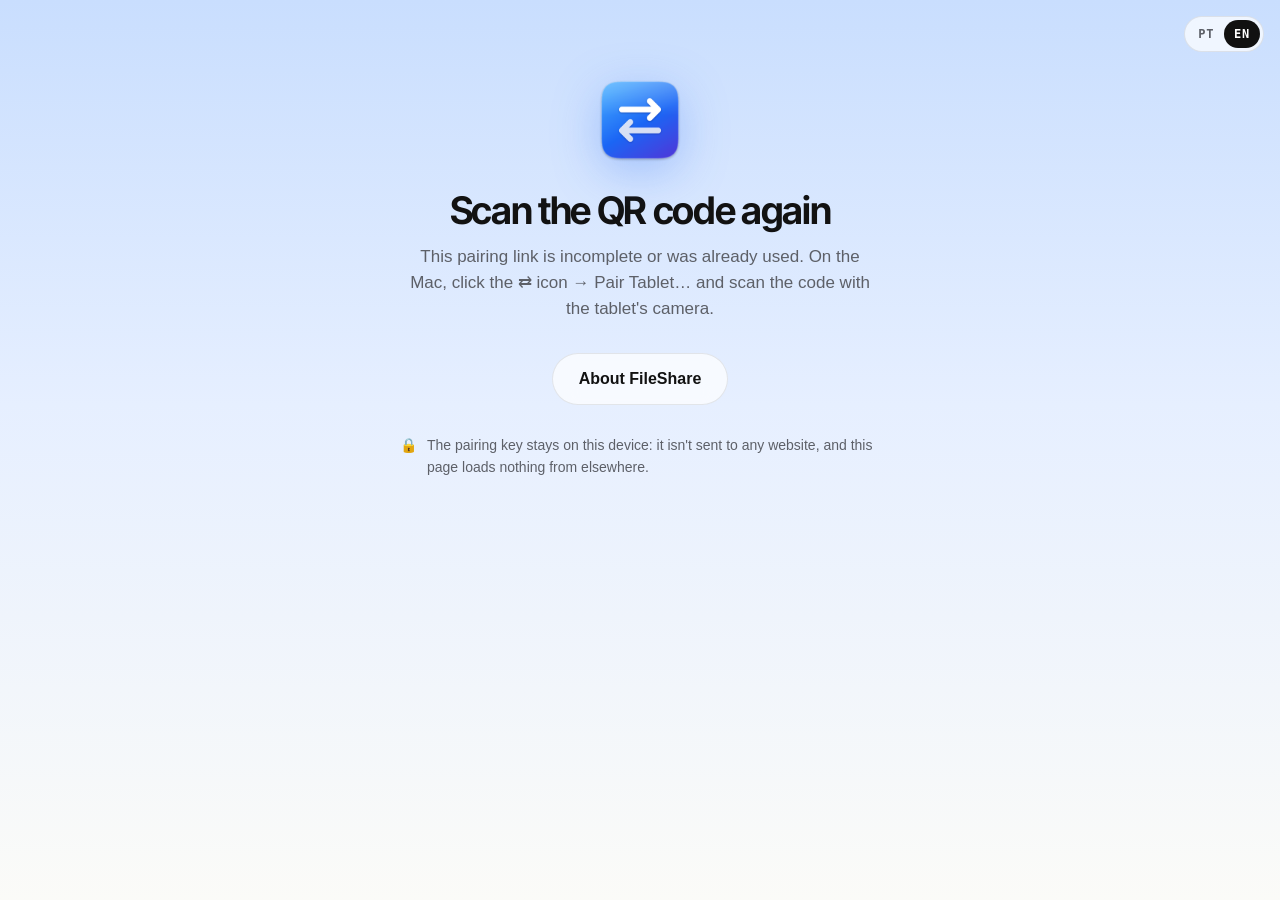
==== site/pair/index.html @ 6c7249e8 "fix(site): versão nos endereços do CSS e dos scripts O GitHub Pages deixa os arquivos em cache por 1" ====
<!doctype html>
<html lang="pt-BR">
<head>
<meta charset="utf-8">
<!-- a página já tem tema claro e escuro: o navegador não deve escurecer as cores sozinho -->
<meta name="color-scheme" content="light dark">
<meta name="viewport" content="width=device-width, initial-scale=1, viewport-fit=cover">
<!-- Esta página recebe a chave do pareamento (depois do "#", que nunca vai ao servidor).
     Nada de fora é carregado: só arquivos deste site, e nenhum envio de dados. -->
<meta http-equiv="Content-Security-Policy" content="default-src 'none'; script-src 'self'; style-src 'self'; img-src 'self'; font-src 'self'; base-uri 'none'; form-action 'none'">
<meta name="referrer" content="no-referrer">
<meta name="robots" content="noindex">
<title>Parear o tablet · FileShare</title>
<link rel="icon" href="../favicon.png">
<link rel="stylesheet" href="../style.css?v=c8e4530">
<script src="../lang.js?v=c8e4530"></script>
</head>
<body class="pair-page">
<div class="pair-lang"><div class="lang-switch" role="group" aria-label="Idioma / Language"><button type="button" data-lang="pt">PT</button><button type="button" data-lang="en">EN</button></div></div>
<main class="pair">
  <img class="icon" src="../icon.png" alt="">

  <!-- link válido -->
  <div id="ready" class="hidden">
    <h1>
      <span lang="pt">Conectar ao <span class="mac-name"></span></span>
      <span lang="en">Connect to <span class="mac-name"></span></span>
    </h1>
    <p class="lead">
      <span lang="pt">Toque em Conectar para parear este tablet com o seu Mac pelo FileShare.</span>
      <span lang="en">Tap Connect to pair this tablet with your Mac in FileShare.</span>
    </p>
    <a id="connect" class="btn btn-ink wide" href="#">
      <span lang="pt">Conectar</span><span lang="en">Connect</span>
    </a>
    <p class="gap-top">
      <a id="show-install" class="link" href="#">
        <span lang="pt">Ainda não tem o FileShare no tablet?</span>
        <span lang="en">Don't have FileShare on the tablet yet?</span>
      </a>
    </p>

    <div id="install" class="card hidden">
      <ol>
        <li>
          <span lang="pt">Baixe o FileShare para Android:</span>
          <span lang="en">Download FileShare for Android:</span>
          <div class="gap-button">
            <a class="btn btn-ghost" href="https://github.com/MarcoFilho1/fileshare/releases/latest/download/FileShare.apk">
              <span lang="pt">Baixar FileShare.apk</span><span lang="en">Download FileShare.apk</span>
            </a>
          </div>
        </li>
        <li>
          <span lang="pt">Abra o arquivo baixado. Se o Android perguntar, permita instalar apps desta fonte.</span>
          <span lang="en">Open the downloaded file. If Android asks, allow installing apps from this source.</span>
        </li>
        <li>
          <span lang="pt"><b>Volte para esta página</b> e toque em Conectar. Não precisa ler o QR de novo.</span>
          <span lang="en"><b>Come back to this page</b> and tap Connect. No need to scan the QR again.</span>
        </li>
      </ol>
    </div>

    <p id="direct" class="note hidden">
      <span lang="pt">Não abriu? <a id="direct-link" href="#">Tente o link direto</a>.</span>
      <span lang="en">Didn't open? <a id="direct-link-en" href="#">Try the direct link</a>.</span>
    </p>
  </div>

  <!-- link incompleto, ou a página foi recarregada (a chave sai do endereço assim que é lida) -->
  <div id="invalid" class="hidden">
    <h1>
      <span lang="pt">Escaneie o QR code de novo</span>
      <span lang="en">Scan the QR code again</span>
    </h1>
    <p class="lead">
      <span lang="pt">Este link de pareamento está incompleto ou já foi usado. No Mac, clique no ícone ⇄ → Parear tablet… e leia o código com a câmera do tablet.</span>
      <span lang="en">This pairing link is incomplete or was already used. On the Mac, click the ⇄ icon → Pair Tablet… and scan the code with the tablet's camera.</span>
    </p>
    <a class="btn btn-ghost" href="../">
      <span lang="pt">Conhecer o FileShare</span><span lang="en">About FileShare</span>
    </a>
  </div>

  <div class="lock">
    <span aria-hidden="true">🔒</span>
    <span>
      <span lang="pt">A chave do pareamento fica só neste aparelho: ela não é enviada a nenhum site, e esta página não carrega nada de fora.</span>
      <span lang="en">The pairing key stays on this device: it isn't sent to any website, and this page loads nothing from elsewhere.</span>
    </span>
  </div>
</main>
<script src="pair.js?v=c8e4530"></script>
</body>
</html>
---- site/style.css ----
/* FileShare: site. Inspirado em landing pages editoriais (título com serifa, muito espaço, o
   produto em destaque). Nada vem de fora: a fonte serifada é servida pelo próprio site. */

@font-face { /* Inter Tight (OFL), só caracteres latinos, pesos 500 a 700 */
  font-family: "Inter Tight";
  src: url("fonts/InterTight.woff2") format("woff2");
  font-weight: 500 700;
  font-style: normal;
  font-display: swap;
}

:root {
  color-scheme: light dark;
  --bg: #fbfbf8;
  --surface: #ffffff;
  --surface-2: #f2f2ee;
  --text: #121212;
  --muted: #5d6068;
  --line: rgba(17, 17, 17, 0.09);
  --accent: #2166f5;
  --accent-soft: rgba(33, 102, 245, 0.1);
  --ink: #111111;
  --ink-text: #ffffff;
  --sky-1: #c9defe;
  --sky-2: #e6efff;
  --sky-3: #fbf8f0;
  --shadow-lg: 0 30px 80px -20px rgba(16, 24, 48, 0.28), 0 12px 30px -12px rgba(16, 24, 48, 0.18);
  --shadow-sm: 0 1px 2px rgba(16, 24, 48, 0.05), 0 6px 20px -8px rgba(16, 24, 48, 0.12);
  --display: "Inter Tight", -apple-system, BlinkMacSystemFont, "SF Pro Display", "Segoe UI", Roboto, sans-serif;
  --sans: -apple-system, BlinkMacSystemFont, "SF Pro Text", "Segoe UI", Roboto, "Helvetica Neue", Arial, sans-serif;
  --mono: ui-monospace, "SF Mono", SFMono-Regular, Menlo, "Roboto Mono", monospace;
  --ease: cubic-bezier(0.22, 1, 0.36, 1);
}
@media (prefers-color-scheme: dark) {
  :root {
    --bg: #0b0b0c;
    --surface: #151517;
    --surface-2: #1c1c1f;
    --text: #f3f3f0;
    --muted: #9b9ea6;
    --line: rgba(255, 255, 255, 0.1);
    --accent: #5b8fff;
    --accent-soft: rgba(91, 143, 255, 0.15);
    --ink: #f3f3f0;
    --ink-text: #0b0b0c;
    --sky-1: #0f1d3a;
    --sky-2: #0d1426;
    --sky-3: #0b0b0c;
    --shadow-lg: 0 30px 80px -20px rgba(0, 0, 0, 0.7);
    --shadow-sm: none;
  }
}

* { box-sizing: border-box; }
html { -webkit-text-size-adjust: 100%; scroll-behavior: smooth; scroll-padding-top: 84px; }
body {
  margin: 0;
  background: var(--bg);
  color: var(--text);
  font: 17px/1.55 var(--sans);
  -webkit-font-smoothing: antialiased;
  overflow-x: hidden;
}
a { color: inherit; }
img { display: block; max-width: 100%; }
.wrap { max-width: 1160px; margin: 0 auto; padding: 0 24px; }
@media (max-width: 600px) { .wrap { padding: 0 16px; } }

/* idioma: o JS marca <html class="en"> fora do português */
html:not(.en) [lang="en"], html.en [lang="pt"] { display: none !important; }

/* ---------- tipografia ---------- */
.eyebrow {
  font: 500 12px/1 var(--mono);
  letter-spacing: 0.08em;
  text-transform: uppercase;
  color: var(--muted);
}
.display {
  font-family: var(--display);
  font-weight: 650;
  letter-spacing: -0.035em;
  line-height: 1.04;
}
/* destaque dos títulos: a cor do FileShare (no lugar do itálico) */
.display em, .hero h1 .sans {
  font-style: normal;
  background: linear-gradient(100deg, #2f7bf6, #4a40db);
  -webkit-background-clip: text; background-clip: text; color: transparent;
}
@media (prefers-color-scheme: dark) { .display em, .hero h1 .sans { background-image: linear-gradient(100deg, #6aa0ff, #9a8cff); } }
.dark-band .display em { background-image: linear-gradient(100deg, #6aa0ff, #9a8cff); }
.h2 { font-size: clamp(36px, 5vw, 60px); margin: 14px 0 0; }
.lede { font-size: clamp(18px, 2vw, 21px); color: var(--muted); max-width: 620px; margin: 0; }

/* ---------- botões ---------- */
.btn {
  display: inline-flex; align-items: center; justify-content: center; gap: 10px;
  height: 52px; padding: 0 26px; border-radius: 999px; border: 1px solid transparent;
  font: 600 16px/1 var(--sans); text-decoration: none; cursor: pointer; white-space: nowrap;
  transition: transform 0.25s var(--ease), background 0.2s ease, box-shadow 0.25s var(--ease), border-color 0.2s ease;
}
.btn svg { width: 18px; height: 18px; flex: none; }
.btn-ink { background: var(--ink); color: var(--ink-text); box-shadow: 0 8px 24px -10px rgba(0, 0, 0, 0.45); }
.btn-ink:hover { transform: translateY(-2px); box-shadow: 0 14px 30px -12px rgba(0, 0, 0, 0.5); }
.btn-ghost {
  background: color-mix(in srgb, var(--surface) 70%, transparent); border-color: var(--line); color: var(--text);
  backdrop-filter: blur(12px); -webkit-backdrop-filter: blur(12px);
}
.btn-ghost:hover { transform: translateY(-2px); border-color: color-mix(in srgb, var(--text) 25%, transparent); }
.btn:active { transform: translateY(0) scale(0.98); }
.btn-sm { height: 40px; padding: 0 18px; font-size: 14px; }
.btn .arrow { transition: transform 0.25s var(--ease); }
.btn:hover .arrow { transform: translateX(3px); }

/* ---------- menu ---------- */
.nav {
  position: fixed; inset: 0 0 auto; z-index: 50;
  transition: background 0.3s ease, border-color 0.3s ease;
  border-bottom: 1px solid transparent;
}
.nav.scrolled {
  background: color-mix(in srgb, var(--bg) 72%, transparent);
  backdrop-filter: saturate(180%) blur(18px); -webkit-backdrop-filter: saturate(180%) blur(18px);
  border-bottom-color: var(--line);
}
.nav-inner { height: 68px; display: flex; align-items: center; gap: 32px; }
.brand { display: flex; align-items: center; gap: 10px; font-weight: 650; font-size: 17px; text-decoration: none; letter-spacing: -0.01em; }
.brand img { width: 30px; height: 30px; }
.nav-links { display: flex; gap: 28px; margin: 0 auto; }
.nav-links a { font-size: 14px; color: var(--muted); text-decoration: none; transition: color 0.2s ease; }
.nav-links a:hover { color: var(--text); }
@media (max-width: 820px) { .nav-links { display: none; } .nav-inner { justify-content: space-between; } }

/* ---------- topo ---------- */
.hero {
  position: relative;
  padding: 148px 0 0;
  background: linear-gradient(180deg, var(--sky-1) 0%, var(--sky-2) 38%, var(--sky-3) 72%, var(--bg) 100%);
  text-align: center;
  overflow: hidden;
}
.hero::before { /* brilho suave atrás do título */
  content: ""; position: absolute; left: 50%; top: -220px; width: 900px; height: 600px; transform: translateX(-50%);
  background: radial-gradient(closest-side, rgba(255, 255, 255, 0.75), transparent);
  pointer-events: none;
}
@media (prefers-color-scheme: dark) { .hero::before { background: radial-gradient(closest-side, rgba(91, 143, 255, 0.18), transparent); } }
.hero h1 { font-size: clamp(46px, 7.6vw, 100px); margin: 22px auto 0; max-width: 1000px; position: relative; }
.hero h1 { letter-spacing: -0.04em; }
.hero .lede { margin: 26px auto 0; position: relative; }
.hero-actions { display: flex; gap: 12px; justify-content: center; flex-wrap: wrap; margin-top: 36px; position: relative; }
.hero-note { margin-top: 18px; font: 13px/1.5 var(--mono); color: var(--muted); position: relative; }
.hero-note a { color: var(--muted); }
.pill {
  display: inline-flex; align-items: center; gap: 8px; padding: 6px 14px 6px 6px; border-radius: 999px;
  background: color-mix(in srgb, var(--surface) 65%, transparent); border: 1px solid var(--line);
  font: 500 13px/1 var(--sans); color: var(--text); text-decoration: none; position: relative;
  backdrop-filter: blur(10px); -webkit-backdrop-filter: blur(10px);
  transition: border-color 0.2s ease;
}
.pill:hover { border-color: color-mix(in srgb, var(--text) 25%, transparent); }
.pill b { background: var(--accent); color: #fff; font: 600 11px/1 var(--mono); padding: 5px 8px; border-radius: 999px; letter-spacing: 0.04em; }

/* ---------- cena do produto (Mac + tablet em HTML, escala pela largura) ---------- */
.stage { position: relative; margin: 72px auto 0; max-width: 1120px; padding: 0 24px; }
@media (max-width: 600px) { .stage { padding: 0 12px; margin-top: 56px; } }
.scene { container-type: inline-size; position: relative; aspect-ratio: 16 / 10.4; }
.slab { /* bloco colorido atrás dos aparelhos */
  position: absolute; left: 0; right: 0; bottom: 0; top: 34%;
  border-radius: 3.2cqw;
  background:
    radial-gradient(120% 90% at 15% 10%, rgba(255, 255, 255, 0.35), transparent 55%),
    linear-gradient(135deg, #4ea6ff 0%, #2166f5 45%, #4a40db 100%);
}
.mac {
  position: absolute; left: 7%; top: 0; width: 74%; aspect-ratio: 16 / 10.2;
  background: #0d0d0f; border-radius: 2cqw; padding: 0.8cqw;
  box-shadow: var(--shadow-lg), inset 0 0 0 1px rgba(255, 255, 255, 0.08);
}
.screen {
  position: relative; height: 100%; border-radius: 1.3cqw; overflow: hidden;
  background:
    radial-gradient(60% 70% at 20% 80%, #f2a65a 0%, transparent 60%),
    radial-gradient(70% 70% at 85% 25%, #6b8cff 0%, transparent 60%),
    radial-gradient(80% 80% at 50% 50%, #c86fd1 0%, transparent 70%),
    linear-gradient(160deg, #3c5bd6, #e58f6e);
}
.menubar {
  position: absolute; inset: 0 0 auto; height: 3.1cqw; padding: 0 1.4cqw;
  display: flex; align-items: center; gap: 1.4cqw;
  background: rgba(255, 255, 255, 0.28); backdrop-filter: blur(10px); -webkit-backdrop-filter: blur(10px);
  color: #fff;
}
.menubar .dots { display: flex; gap: 1.1cqw; align-items: center; opacity: 0.9; }
.menubar .dots i { width: 3.2cqw; height: 0.55cqw; border-radius: 1cqw; background: rgba(255, 255, 255, 0.85); display: block; }
.menubar .dots i:first-child { width: 1.2cqw; height: 1.2cqw; border-radius: 0.3cqw; }
.menubar .right { margin-left: auto; display: flex; gap: 1.2cqw; align-items: center; }
.menubar .right i { width: 1.4cqw; height: 1.4cqw; border-radius: 50%; background: rgba(255, 255, 255, 0.8); display: block; }
.menubar .tray {
  width: 2.6cqw; height: 2.1cqw; border-radius: 1cqw; display: grid; place-items: center;
  animation: tray 10s var(--ease) infinite;
}
.menubar .tray svg { width: 1.6cqw; height: 1.6cqw; }

/* janela com a foto no Mac */
.photo-win {
  position: absolute; left: 7%; top: 13%; width: 52%;
  background: rgba(250, 250, 252, 0.95); border-radius: 1.2cqw; overflow: visible;
  box-shadow: 0 2cqw 4cqw -1.5cqw rgba(0, 0, 0, 0.4);
}
.photo-win .bar { display: flex; align-items: center; gap: 1.2cqw; padding: 0.9cqw 1.1cqw; font: 600 0.95cqw/1 var(--sans); color: #555; }
.photo-win .lights { display: flex; gap: 0.5cqw; }
.photo-win .lights i { width: 0.85cqw; height: 0.85cqw; border-radius: 50%; display: block; background: #ff5f57; }
.photo-win .lights i:nth-child(2) { background: #febc2e; }
.photo-win .lights i:nth-child(3) { background: #28c840; }
.photo-win > .photo { margin: 0 1.1cqw 1.1cqw; aspect-ratio: 16 / 10; border-radius: 0.6cqw; }
.photo-win .sel { /* a foto selecionada antes do ⌘C */
  position: absolute; left: 0.8cqw; right: 0.8cqw; top: 2.5cqw; bottom: 0.8cqw; border-radius: 0.9cqw;
  box-shadow: 0 0 0 0.35cqw #2f7bf6; opacity: 0; animation: sel 10s var(--ease) infinite;
}

/* a foto (desenhada em CSS): pôr do sol sobre montanhas */
.photo { position: relative; overflow: hidden; background: linear-gradient(180deg, #ffcf7a 0%, #ff8f6b 38%, #c9579b 70%, #5b4bb7 100%); }
.photo .sun { position: absolute; left: 30%; top: 30%; width: 18%; aspect-ratio: 1; border-radius: 50%; background: #fff3c4; box-shadow: 0 0 3cqw 1cqw rgba(255, 236, 170, 0.6); }
.photo .m1 { position: absolute; inset: 45% 0 0 0; background: #3b2f6e; clip-path: polygon(0 60%, 18% 20%, 32% 48%, 50% 6%, 68% 52%, 82% 26%, 100% 58%, 100% 100%, 0 100%); }
.photo .m2 { position: absolute; inset: 62% 0 0 0; background: #25204a; clip-path: polygon(0 40%, 22% 10%, 44% 46%, 64% 18%, 86% 50%, 100% 30%, 100% 100%, 0 100%); }
.photo .sea { position: absolute; inset: 86% 0 0 0; background: linear-gradient(90deg, #1b1840, #2e2a66, #1b1840); }

.keycap { position: absolute; left: 44%; top: 62%; display: flex; gap: 0.5cqw; opacity: 0; animation: key 10s var(--ease) infinite; }
.keycap kbd {
  min-width: 3.6cqw; height: 3.6cqw; padding: 0 0.9cqw; border-radius: 0.8cqw; display: grid; place-items: center;
  background: linear-gradient(#ffffff, #e9e9ee); color: #222; font: 600 1.6cqw/1 var(--sans);
  box-shadow: 0 0.35cqw 0 #b9b9c2, 0 1cqw 2cqw rgba(0, 0, 0, 0.3);
}

/* a cópia viajando do Mac para o tablet */
.clipfly { position: absolute; left: 0; top: 0; width: 13cqw; border-radius: 0.6cqw; overflow: hidden; opacity: 0;
  box-shadow: 0 1.2cqw 2.4cqw rgba(0, 0, 0, 0.35); animation: clip 10s var(--ease) infinite; }
.clipfly .photo { aspect-ratio: 16 / 10; }

.tablet {
  position: absolute; right: 2.5%; bottom: 4%; width: 42%; aspect-ratio: 16 / 10.6;
  background: #0d0d0f; border-radius: 1.8cqw; padding: 0.7cqw;
  box-shadow: var(--shadow-lg), inset 0 0 0 1px rgba(255, 255, 255, 0.08);
}
.tscreen { position: relative; height: 100%; border-radius: 1.2cqw; overflow: hidden; }
.notes { background: #fbfaf6; color: #222; display: flex; flex-direction: column; }
.ntop { display: flex; align-items: center; justify-content: space-between; padding: 1cqw 1.4cqw; border-bottom: 1px solid rgba(0, 0, 0, 0.06); }
.ntop b { font: 650 1.05cqw/1 var(--sans); }
.ntop .pens { display: flex; gap: 0.6cqw; }
.ntop .pens i { width: 1.2cqw; height: 1.2cqw; border-radius: 50%; background: #222; display: block; }
.ntop .pens i:nth-child(2) { background: #e5484d; box-shadow: 0 0 0 0.25cqw rgba(229, 72, 77, 0.25); }
.ntop .pens i:nth-child(3) { background: #2166f5; }
.paper { position: relative; flex: 1; background: repeating-linear-gradient(180deg, transparent 0 2.3cqw, rgba(33, 102, 245, 0.08) 2.3cqw calc(2.3cqw + 1px)); }
.pasted { position: absolute; left: 7%; top: 12%; width: 40%; aspect-ratio: 16 / 10; border-radius: 0.5cqw; opacity: 0;
  box-shadow: 0 0.4cqw 1cqw rgba(0, 0, 0, 0.18); animation: paste 10s var(--ease) infinite; }
.ink { position: absolute; inset: 0; width: 100%; height: 100%; overflow: visible; }
.ink path { fill: none; stroke: #e5484d; stroke-width: 0.8; stroke-linecap: round; stroke-linejoin: round; stroke-dasharray: 1; stroke-dashoffset: 1; }
.ink .k1 { animation: ink1 10s linear infinite; }
.ink .k2 { animation: ink2 10s linear infinite; }
.ink .k3 { animation: ink3 10s linear infinite; }
.press { position: absolute; left: 22%; top: 32%; width: 5cqw; height: 5cqw; margin: -2.5cqw 0 0 -2.5cqw; border-radius: 50%; background: rgba(33, 102, 245, 0.25); opacity: 0; animation: press 10s var(--ease) infinite; }
.ctx { position: absolute; left: 16%; top: 14%; padding: 0.8cqw 1.4cqw; border-radius: 1cqw; background: #2b2c31; color: #fff; font: 600 1cqw/1 var(--sans); box-shadow: 0 0.8cqw 2cqw rgba(0, 0, 0, 0.3); opacity: 0; animation: ctx 10s var(--ease) infinite; }

.scene-cap { margin: 22px auto 0; font: 13px/1.5 var(--mono); color: var(--muted); text-align: center; position: relative; }

/* linha do tempo (10 s, em loop): seleciona → ⌘C → viaja → Colar → aparece → anota */
@keyframes sel { 0%, 6% { opacity: 0; } 9%, 30% { opacity: 1; } 34%, 100% { opacity: 0; } }
@keyframes key {
  0%, 11% { opacity: 0; transform: translateY(1cqw) scale(0.9); }
  14%, 24% { opacity: 1; transform: none; }
  16% { transform: scale(0.94); }
  28%, 100% { opacity: 0; transform: translateY(-0.6cqw); }
}
@keyframes tray {
  0%, 22% { background: transparent; }
  25%, 34% { background: rgba(255, 255, 255, 0.45); }
  40%, 100% { background: transparent; }
}
@keyframes clip {
  0%, 22% { opacity: 0; transform: translate(14cqw, 14cqw) scale(1.4); }
  25% { opacity: 1; transform: translate(14cqw, 14cqw) scale(1.25) rotate(-2deg); }
  38% { opacity: 1; transform: translate(62cqw, 41cqw) scale(0.95) rotate(3deg); }
  42%, 100% { opacity: 0; transform: translate(63cqw, 42cqw) scale(0.7); }
}
@keyframes press { 0%, 40% { opacity: 0; transform: scale(0.4); } 43% { opacity: 1; transform: scale(1); } 48%, 100% { opacity: 0; transform: scale(1.3); } }
@keyframes ctx { 0%, 43% { opacity: 0; transform: translateY(0.6cqw); } 46%, 51% { opacity: 1; transform: none; } 54%, 100% { opacity: 0; } }
@keyframes paste { 0%, 53% { opacity: 0; transform: scale(0.92); } 57%, 92% { opacity: 1; transform: none; } 97%, 100% { opacity: 0; } }
@keyframes ink1 { 0%, 60% { stroke-dashoffset: 1; opacity: 1; } 68%, 92% { stroke-dashoffset: 0; opacity: 1; } 97%, 100% { stroke-dashoffset: 0; opacity: 0; } }
@keyframes ink2 { 0%, 68% { stroke-dashoffset: 1; opacity: 1; } 74%, 92% { stroke-dashoffset: 0; opacity: 1; } 97%, 100% { stroke-dashoffset: 0; opacity: 0; } }
@keyframes ink3 { 0%, 74% { stroke-dashoffset: 1; opacity: 1; } 86%, 92% { stroke-dashoffset: 0; opacity: 1; } 97%, 100% { stroke-dashoffset: 0; opacity: 0; } }

/* ---------- faixa de números ---------- */
.facts { display: grid; grid-template-columns: repeat(4, 1fr); border-top: 1px solid var(--line); border-bottom: 1px solid var(--line); margin-top: 96px; }
.fact { padding: 28px 24px; border-left: 1px solid var(--line); }
.fact:first-child { border-left: 0; }
.fact .num { font-family: var(--display); font-weight: 650; font-size: 44px; line-height: 1; letter-spacing: -0.04em; }
.fact .lbl { margin-top: 8px; font: 12px/1.4 var(--mono); letter-spacing: 0.06em; text-transform: uppercase; color: var(--muted); }
@media (max-width: 760px) { .facts { grid-template-columns: repeat(2, 1fr); } .fact:nth-child(3) { border-left: 0; } .fact:nth-child(n+3) { border-top: 1px solid var(--line); } }

/* ---------- seções ---------- */
section.sec { padding: 140px 0 0; }
@media (max-width: 600px) { section.sec { padding-top: 100px; } }
.sec-head { max-width: 760px; }
.sec-head.center { margin: 0 auto; text-align: center; }
.sec-head .lede { margin-top: 18px; }
.sec-head.center .lede { margin-left: auto; margin-right: auto; }

/* ---------- no dia a dia: histórias com animação ---------- */
.story { display: grid; grid-template-columns: 1fr 1.15fr; gap: 72px; align-items: center; margin-top: 110px; }
.story.flip .story-text { order: 2; }
.story h3 { font-size: clamp(32px, 3.8vw, 46px); margin: 14px 0 18px; }
.story p { color: var(--muted); font-size: 18px; margin: 0; max-width: 480px; }
.ticks { list-style: none; padding: 0; margin: 24px 0 0; display: grid; gap: 10px; }
.ticks li { display: flex; gap: 10px; align-items: center; font-size: 15px; }
.ticks li::before { content: ""; width: 18px; height: 18px; flex: none; border-radius: 50%; background: var(--accent-soft) url("data:image/svg+xml,%3Csvg xmlns='http://www.w3.org/2000/svg' viewBox='0 0 24 24' fill='none' stroke='%232166f5' stroke-width='3' stroke-linecap='round' stroke-linejoin='round'%3E%3Cpath d='M6 12.5l4 4L18 8'/%3E%3C/svg%3E") center / 12px no-repeat; }
@media (max-width: 900px) { .story { grid-template-columns: 1fr; gap: 36px; margin-top: 80px; } .story.flip .story-text { order: 0; } }

.story-art {
  container-type: inline-size; position: relative; aspect-ratio: 16 / 11; border-radius: 32px; overflow: hidden;
  background: radial-gradient(90% 80% at 20% 0%, var(--sky-1), transparent 70%), linear-gradient(160deg, var(--sky-2), var(--surface-2));
  border: 1px solid var(--line);
}
.story-art kbd {
  min-width: 6cqw; height: 6cqw; padding: 0 1.4cqw; border-radius: 1.4cqw; display: inline-grid; place-items: center;
  background: linear-gradient(#ffffff, #e9e9ee); color: #222; font: 600 2.8cqw/1 var(--sans);
  box-shadow: 0 0.6cqw 0 #b9b9c2, 0 1.6cqw 3cqw rgba(0, 0, 0, 0.25);
}
.sa-key { position: absolute; display: flex; gap: 0.9cqw; opacity: 0; }
.sa-bar { display: flex; gap: 0.9cqw; padding: 1.6cqw 2cqw; }
.sa-bar i { width: 1.5cqw; height: 1.5cqw; border-radius: 50%; background: #ff5f57; display: block; }
.sa-bar i:nth-child(2) { background: #febc2e; }
.sa-bar i:nth-child(3) { background: #28c840; }
.sa-mac { position: absolute; background: #fafafc; border-radius: 2.4cqw; box-shadow: 0 3cqw 6cqw -2cqw rgba(16, 24, 48, 0.35); overflow: hidden; }
.sa-tab { position: absolute; background: #0d0d0f; border-radius: 3cqw; padding: 1.1cqw; box-shadow: 0 3cqw 6cqw -2cqw rgba(16, 24, 48, 0.4); }
.sa-tab.notes { padding: 0; border: 1.1cqw solid #0d0d0f; display: flex; flex-direction: column; overflow: hidden; background: #fbfaf6; color: #222; }
.sa-tab .ntop { padding: 1.6cqw 2.2cqw; }
.sa-tab .ntop b { font-size: 1.9cqw; }
.sa-tab .ntop .pens i { width: 2cqw; height: 2cqw; }
.sa-tab .ntop .pens { gap: 1cqw; }
.sa-tab .paper { background: repeating-linear-gradient(180deg, transparent 0 4cqw, rgba(33, 102, 245, 0.08) 4cqw calc(4cqw + 1px)); }
.sa-arrow { position: absolute; width: 6cqw; height: 6cqw; border-radius: 50%; background: var(--surface); color: var(--accent); display: grid; place-items: center; box-shadow: var(--shadow-sm); }
.sa-arrow svg { width: 3cqw; height: 3cqw; }

/* 1: foto → Samsung Notes */
.art-notes .sa-mac { left: 5%; top: 18%; width: 42%; }
.art-notes .sa-mac .photo { margin: 0 2cqw 2cqw; aspect-ratio: 16 / 10; border-radius: 1cqw; }
.art-notes .sa-key { left: 14%; top: 66%; }
.art-notes .sa-arrow { left: 47%; top: 44%; }
.art-notes .sa-tab { right: 5%; top: 12%; width: 44%; height: 76%; }
.art-notes .pasted { left: 8%; top: 9%; width: 46%; }
.art-notes .ink path { stroke-width: 1; }
.story.in .art-notes .sa-key { animation: s-key 7s var(--ease) infinite; }
.story.in .art-notes .sa-arrow { animation: s-arrow 7s var(--ease) infinite; }
.story.in .art-notes .pasted { animation: s-paste 7s var(--ease) infinite; }
.story.in .art-notes .ink .k1 { animation: s-ink1 7s linear infinite; }
.story.in .art-notes .ink .k3 { animation: s-ink3 7s linear infinite; }
.art-notes .pasted { animation: none; }
.art-notes .ink path { animation: none; }
@keyframes s-key { 0%, 6% { opacity: 0; transform: translateY(1cqw); } 10%, 26% { opacity: 1; transform: none; } 13% { transform: scale(0.92); } 30%, 100% { opacity: 0; } }
@keyframes s-arrow { 0%, 22% { transform: none; } 28% { transform: scale(1.18); background: var(--accent); color: #fff; } 36%, 100% { transform: none; } }
@keyframes s-paste { 0%, 32% { opacity: 0; transform: scale(0.9); } 38%, 92% { opacity: 1; transform: none; } 97%, 100% { opacity: 0; } }
@keyframes s-ink1 { 0%, 44% { stroke-dashoffset: 1; opacity: 1; } 58%, 92% { stroke-dashoffset: 0; opacity: 1; } 97%, 100% { opacity: 0; } }
@keyframes s-ink3 { 0%, 58% { stroke-dashoffset: 1; opacity: 1; } 80%, 92% { stroke-dashoffset: 0; opacity: 1; } 97%, 100% { opacity: 0; } }

/* 2: ⋮ → Compartilhar → o Mac (na fileira do Ligar ao Windows) → aviso no Mac (9 s) */
.art-share .share-tab { left: 4%; top: 8%; width: 52%; height: 84%; z-index: 1; }
.art-share .pasted { opacity: 1; animation: none; left: 8%; top: 9%; width: 46%; }
.art-share .ink path { stroke-dashoffset: 0; animation: none; stroke-width: 1; }
.kebab { display: flex; flex-direction: column; gap: 0.45cqw; padding: 0.4cqw 0.8cqw; }
.kebab i { width: 0.65cqw; height: 0.65cqw; border-radius: 50%; background: #333; display: block; }
.amenu { position: absolute; right: 1.6cqw; top: 4.4cqw; width: 24cqw; padding: 1cqw 0; border-radius: 1.8cqw; background: #fff;
  box-shadow: 0 1.6cqw 4cqw -1cqw rgba(0, 0, 0, 0.35); display: flex; flex-direction: column; font: 1.9cqw/1 var(--sans); color: #222;
  transform-origin: 90% 0; opacity: 0; z-index: 3; }
.amenu > span { padding: 1.5cqw 2.2cqw; }
.amenu .hit { position: relative; }
.amenu .hit::before { content: ""; position: absolute; inset: 0.2cqw 0.8cqw; border-radius: 1cqw; background: rgba(33, 102, 245, 0.14); opacity: 0; }
.scrim { position: absolute; inset: 0; background: rgba(0, 0, 0, 0.42); opacity: 0; z-index: 2; }
.sheet2 { position: absolute; left: 0; right: 0; bottom: 0; height: 64%; border-radius: 2.4cqw 2.4cqw 0 0; background: #202125; z-index: 3; transform: translateY(105%); }
.sheet2 .sh-file { position: absolute; left: 3.4cqw; right: 3.4cqw; top: 3cqw; display: flex; gap: 1.6cqw; align-items: center; color: #f2f2f2; }
.sheet2 .sh-row { position: absolute; left: 3cqw; right: 3cqw; top: 12cqw; display: grid; grid-template-columns: repeat(4, 1fr); gap: 1cqw; }
.sheet2 .sh-apps { position: absolute; left: 3.4cqw; right: 3.4cqw; bottom: 3cqw; display: grid; grid-template-columns: repeat(5, 1fr); gap: 2cqw; }
.sheet2 .sh-apps i { height: 5cqw; border-radius: 1.4cqw; background: #34363c; display: block; }
.sh-file .pdf { width: 5cqw; height: 6cqw; border-radius: 0.8cqw; background: #e5484d; color: #fff; font: 700 1.5cqw/1 var(--sans); display: grid; place-items: center; flex: none; }
.sh-file b { display: block; font: 600 2cqw/1.2 var(--sans); }
.sh-file small { font: 1.6cqw/1.2 var(--sans); color: #a8abb3; }
.tgt { display: flex; flex-direction: column; align-items: center; gap: 1cqw; text-align: center; }
.tgt small { font: 1.45cqw/1.2 var(--sans); color: #e7e8ec; }
.tgt .av { width: 7.2cqw; height: 7.2cqw; border-radius: 50%; display: grid; place-items: center; background: #2166f5; color: #fff; font: 600 2.6cqw/1 var(--sans); }
.tgt .av svg { width: 3.6cqw; height: 3.6cqw; }
.tgt .av.gray { background: #4a4d55; }
.tgt .av.pink { background: #d9608f; }
.tgt .av.teal { background: #149c8f; }
.art-share .tap { position: absolute; z-index: 4; width: 7cqw; height: 7cqw; margin: -3.5cqw 0 0 -3.5cqw; border-radius: 50%;
  background: rgba(33, 102, 245, 0.28); box-shadow: 0 0 0 0.3cqw rgba(33, 102, 245, 0.5); opacity: 0; }
.art-share .t1 { left: calc(100% - 2.2cqw); top: 2.9cqw; }
.art-share .t2 { left: calc(100% - 13cqw); top: 11.4cqw; }
.art-share .t3 { left: 8.8cqw; top: calc(36% + 15.6cqw); }
.mini-mac { position: absolute; right: 3%; top: 22%; width: 47%; aspect-ratio: 16 / 10.4; background: #0d0d0f; border-radius: 2cqw; padding: 0.8cqw;
  box-shadow: 0 3cqw 6cqw -2cqw rgba(16, 24, 48, 0.45); }
.mm-screen { position: relative; height: 100%; border-radius: 1.3cqw; overflow: hidden;
  background: radial-gradient(70% 70% at 80% 20%, #6b8cff, transparent 60%), radial-gradient(70% 80% at 20% 90%, #f2a65a, transparent 60%), linear-gradient(160deg, #3c5bd6, #c86fd1 60%, #e58f6e); }
.mm-bar { position: absolute; inset: 0 0 auto; height: 2.6cqw; display: flex; align-items: center; gap: 0.9cqw; padding: 0 1.2cqw; background: rgba(255, 255, 255, 0.28); }
.mm-bar i { width: 2.2cqw; height: 0.45cqw; border-radius: 1cqw; background: rgba(255, 255, 255, 0.85); display: block; }
.mm-bar i:first-child { width: 0.9cqw; height: 0.9cqw; }
.mm-bar span { flex: 1; }
.mm-bar i.r { width: 1cqw; height: 1cqw; border-radius: 50%; }
.art-share .mac-notif { position: absolute; right: 1.2cqw; top: 3.6cqw; width: 36cqw; padding: 1.4cqw; border-radius: 1.8cqw; display: flex; gap: 1.2cqw; align-items: center;
  background: rgba(250, 250, 252, 0.92); backdrop-filter: blur(14px); -webkit-backdrop-filter: blur(14px); color: #1d1d1f;
  box-shadow: 0 1.4cqw 3cqw -1cqw rgba(0, 0, 0, 0.35); opacity: 0; }
.art-share .mac-notif .ic { width: 4.2cqw; height: 4.2cqw; border-radius: 1.1cqw; flex: none; display: grid; place-items: center; color: #fff; background: linear-gradient(135deg, #4ea6ff, #2166f5 50%, #4a40db); }
.art-share .mac-notif .ic svg { width: 2.4cqw; height: 2.4cqw; }
.art-share .mac-notif b { display: block; font: 650 1.55cqw/1.25 var(--sans); }
.art-share .mac-notif small { display: block; font: 1.3cqw/1.3 var(--sans); color: #6e6e73; }

.story.in .art-share .t1 { animation: a-t1 9s var(--ease) infinite; }
.story.in .art-share .amenu { animation: a-menu 9s var(--ease) infinite; }
.story.in .art-share .amenu .hit::before { animation: a-hit 9s var(--ease) infinite; }
.story.in .art-share .t2 { animation: a-t2 9s var(--ease) infinite; }
.story.in .art-share .scrim { animation: a-scrim 9s var(--ease) infinite; }
.story.in .art-share .sheet2 { animation: a-sheet 9s var(--ease) infinite; }
.story.in .art-share .tgt.me .av { animation: a-ring 9s var(--ease) infinite; }
.story.in .art-share .t3 { animation: a-t3 9s var(--ease) infinite; }
.story.in .art-share .mac-notif { animation: a-notif 9s var(--ease) infinite; }
@keyframes a-t1 { 0%, 7% { opacity: 0; transform: scale(0.4); } 10% { opacity: 1; transform: scale(1); } 15%, 100% { opacity: 0; transform: scale(1.4); } }
@keyframes a-menu { 0%, 10% { opacity: 0; transform: scale(0.85); } 13%, 27% { opacity: 1; transform: none; } 30%, 100% { opacity: 0; transform: scale(0.95); } }
@keyframes a-hit { 0%, 21% { opacity: 0; } 23%, 28% { opacity: 1; } 30%, 100% { opacity: 0; } }
@keyframes a-t2 { 0%, 20% { opacity: 0; transform: scale(0.4); } 23% { opacity: 1; transform: scale(1); } 28%, 100% { opacity: 0; transform: scale(1.4); } }
@keyframes a-scrim { 0%, 28% { opacity: 0; } 32%, 60% { opacity: 1; } 64%, 100% { opacity: 0; } }
@keyframes a-sheet { 0%, 28% { transform: translateY(105%); } 35%, 58% { transform: translateY(0); } 64%, 100% { transform: translateY(105%); } }
@keyframes a-ring { 0%, 38% { box-shadow: 0 0 0 0 rgba(91, 143, 255, 0.8); } 47% { box-shadow: 0 0 0 1.6cqw rgba(91, 143, 255, 0); } 48%, 100% { box-shadow: 0 0 0 0 rgba(91, 143, 255, 0); } }
@keyframes a-t3 { 0%, 47% { opacity: 0; transform: scale(0.4); } 50% { opacity: 1; transform: scale(1); } 55%, 100% { opacity: 0; transform: scale(1.4); } }
@keyframes a-notif { 0%, 62% { opacity: 0; transform: translateX(40%); } 68%, 92% { opacity: 1; transform: none; } 97%, 100% { opacity: 0; } }

/* 3: texto do tablet → Mac */
.art-back .sa-tab { left: 5%; top: 14%; width: 46%; height: 72%; }
.art-back .paper.txt { padding: 3cqw 2.6cqw; font: 2.2cqw/1.7 var(--sans); color: #333; }
.art-back .paper.txt p { margin: 0; }
.art-back mark { background: rgba(33, 102, 245, 0.25); color: inherit; border-radius: 0.4cqw; padding: 0 0.3cqw; }
.tbar { display: inline-flex; gap: 2cqw; margin-top: 1.6cqw; padding: 1.4cqw 2cqw; border-radius: 1.6cqw; background: #2b2c31; color: #fff; font: 600 1.8cqw/1 var(--sans); opacity: 0; }
.tbar b { color: #8fb4ff; }
.art-back .sa-arrow { left: 50%; top: 44%; }
.art-back .sa-mac.doc { right: 5%; top: 20%; width: 41%; height: 62%; }
.docbody { position: relative; padding: 0 3cqw 3cqw; height: calc(100% - 4.7cqw); }
.docbody b { display: block; font: 700 2.6cqw/1.2 var(--sans); color: #1d1d1f; margin-bottom: 1.6cqw; }
.docbody .typed { margin: 0; font: 2.1cqw/1.5 var(--sans); color: #333; clip-path: inset(0 100% 0 0); }
.art-back .sa-key { right: 6cqw; bottom: 3cqw; }
.story.in .art-back .tbar { animation: s-tbar 6.5s var(--ease) infinite; }
.story.in .art-back .sa-arrow { animation: s-arrow2 6.5s var(--ease) infinite; }
.story.in .art-back .sa-key { animation: s-key2 6.5s var(--ease) infinite; }
.story.in .art-back .typed { animation: s-type 6.5s var(--ease) infinite; }
@keyframes s-tbar { 0%, 8% { opacity: 0; transform: translateY(1cqw); } 12%, 30% { opacity: 1; transform: none; } 34%, 100% { opacity: 0; } }
@keyframes s-arrow2 { 0%, 30% { transform: none; } 36% { transform: scale(1.18); background: var(--accent); color: #fff; } 44%, 100% { transform: none; } }
@keyframes s-key2 { 0%, 42% { opacity: 0; transform: translateY(1cqw); } 46%, 60% { opacity: 1; transform: none; } 49% { transform: scale(0.92); } 64%, 100% { opacity: 0; } }
@keyframes s-type { 0%, 50% { clip-path: inset(0 100% 0 0); } 58%, 92% { clip-path: inset(0 0 0 0); } 97%, 100% { clip-path: inset(0 100% 0 0); } }

/* ---------- recursos: a cena de arrastar até o ⇄ (a primeira versão do topo) ---------- */
.dragscene { container-type: inline-size; position: relative; aspect-ratio: 16 / 10.4; }
.dragscene .slab { border-radius: 2.6cqw; }
.dragscene .slab { /* bloco colorido atrás dos aparelhos */
  position: absolute; left: 0; right: 0; bottom: 0; top: 34%;
  border-radius: 3.2cqw;
  background:
    radial-gradient(120% 90% at 15% 10%, rgba(255, 255, 255, 0.35), transparent 55%),
    linear-gradient(135deg, #4ea6ff 0%, #2166f5 45%, #4a40db 100%);
}
.dragscene .mac {
  position: absolute; left: 7%; top: 0; width: 74%; aspect-ratio: 16 / 10.2;
  background: #0d0d0f; border-radius: 2cqw; padding: 0.8cqw;
  box-shadow: var(--shadow-lg), inset 0 0 0 1px rgba(255, 255, 255, 0.08);
}
.dragscene .screen {
  position: relative; height: 100%; border-radius: 1.3cqw; overflow: hidden;
  background:
    radial-gradient(60% 70% at 20% 80%, #f2a65a 0%, transparent 60%),
    radial-gradient(70% 70% at 85% 25%, #6b8cff 0%, transparent 60%),
    radial-gradient(80% 80% at 50% 50%, #c86fd1 0%, transparent 70%),
    linear-gradient(160deg, #3c5bd6, #e58f6e);
}
.dragscene .menubar {
  position: absolute; inset: 0 0 auto; height: 3.1cqw; padding: 0 1.4cqw;
  display: flex; align-items: center; gap: 1.4cqw;
  background: rgba(255, 255, 255, 0.28); backdrop-filter: blur(10px); -webkit-backdrop-filter: blur(10px);
  color: #fff;
}
.dragscene .menubar .dots { display: flex; gap: 1.1cqw; align-items: center; opacity: 0.9; }
.dragscene .menubar .dots i { width: 3.2cqw; height: 0.55cqw; border-radius: 1cqw; background: rgba(255, 255, 255, 0.85); display: block; }
.dragscene .menubar .dots i:first-child { width: 1.2cqw; height: 1.2cqw; border-radius: 0.3cqw; }
.dragscene .menubar .right { margin-left: auto; display: flex; gap: 1.2cqw; align-items: center; }
.dragscene .menubar .right i { width: 1.4cqw; height: 1.4cqw; border-radius: 50%; background: rgba(255, 255, 255, 0.8); display: block; }
.dragscene .menubar .tray {
  width: 2.6cqw; height: 2.1cqw; border-radius: 1cqw; display: grid; place-items: center;
  animation: d-tray 9s var(--ease) infinite;
}
.dragscene .menubar .tray svg { width: 1.6cqw; height: 1.6cqw; }

.dragscene .window { /* janela de onde o arquivo sai */
  position: absolute; left: 6%; top: 18%; width: 40%; height: 58%;
  background: rgba(250, 250, 252, 0.92); border-radius: 1.2cqw; box-shadow: 0 2cqw 4cqw -1.5cqw rgba(0, 0, 0, 0.35);
  padding: 1.2cqw;
}
.dragscene .window .lights { display: flex; gap: 0.6cqw; margin-bottom: 1.6cqw; }
.dragscene .window .lights i { width: 0.9cqw; height: 0.9cqw; border-radius: 50%; display: block; background: #ff5f57; }
.dragscene .window .lights i:nth-child(2) { background: #febc2e; }
.dragscene .window .lights i:nth-child(3) { background: #28c840; }
.dragscene .files { display: grid; grid-template-columns: repeat(3, 1fr); gap: 1.4cqw 1cqw; }
.dragscene .file { display: flex; flex-direction: column; align-items: center; gap: 0.5cqw; font: 500 0.95cqw/1.2 var(--sans); color: #333; }
.dragscene .file .doc { width: 4.2cqw; height: 5.2cqw; border-radius: 0.5cqw; background: #fff; box-shadow: 0 0.2cqw 0.6cqw rgba(0, 0, 0, 0.15); position: relative; overflow: hidden; }
.dragscene .file .doc::after { content: ""; position: absolute; left: 0; right: 0; bottom: 0; height: 1.4cqw; background: var(--c, #e5484d); }

.dragscene .flyer { /* o arquivo sendo arrastado */
  position: absolute; left: 0; top: 0; width: 4.2cqw; height: 5.2cqw; border-radius: 0.5cqw; background: #fff;
  box-shadow: 0 1cqw 2cqw rgba(0, 0, 0, 0.3); overflow: hidden; opacity: 0;
  animation: d-fly 9s var(--ease) infinite;
}
.dragscene .flyer::after { content: ""; position: absolute; left: 0; right: 0; bottom: 0; height: 1.4cqw; background: #e5484d; }

.dragscene .drop { /* painel "Send to Tablet" */
  position: absolute; right: 2.2cqw; top: 3.9cqw; width: 22cqw; padding: 1cqw;
  border-radius: 1.8cqw; background: rgba(245, 246, 250, 0.82);
  backdrop-filter: blur(16px) saturate(160%); -webkit-backdrop-filter: blur(16px) saturate(160%);
  box-shadow: 0 1.6cqw 3.6cqw -1cqw rgba(0, 0, 0, 0.35), inset 0 0 0 1px rgba(255, 255, 255, 0.6);
  transform-origin: 82% 0; color: #161616; opacity: 0;
  animation: d-drop 9s var(--ease) infinite;
}
.dragscene .drop .head { display: flex; align-items: center; gap: 0.8cqw; padding: 0.3cqw 0.4cqw 0.9cqw; text-align: left; }
.dragscene .drop .head .c { width: 2.3cqw; height: 2.3cqw; border-radius: 50%; background: #2166f5; display: grid; place-items: center; flex: none; }
.dragscene .drop .head .c svg { width: 1.2cqw; height: 1.2cqw; }
.dragscene .drop .head b { display: block; font: 650 1.1cqw/1.2 var(--sans); }
.dragscene .drop .head small { display: block; font: 0.9cqw/1.2 var(--sans); color: #6b6b72; }
.dragscene .drop .tile { position: relative; height: 9cqw; border-radius: 1.2cqw; background: rgba(0, 0, 0, 0.05); overflow: hidden; }
.dragscene .drop .tile .lit { position: absolute; inset: 0; background: #2166f5; opacity: 0; animation: d-lit 9s var(--ease) infinite; }
.dragscene .drop .stagev { position: absolute; inset: 0; display: grid; place-content: center; text-align: center; font: 600 1cqw/1.3 var(--sans); opacity: 0; }
.dragscene .drop .s0 { color: #555; animation: d-s0 9s var(--ease) infinite; }
.dragscene .drop .s1 { color: #fff; animation: d-s1 9s var(--ease) infinite; }
.dragscene .drop .s2 { color: #333; animation: d-s2 9s var(--ease) infinite; }
.dragscene .drop .s3 { color: #333; animation: d-s3 9s var(--ease) infinite; }
.dragscene .drop .ring { width: 3.4cqw; height: 3.4cqw; border-radius: 50%; background: rgba(0, 0, 0, 0.07); margin: 0 auto 0.7cqw; display: grid; place-items: center; }
.dragscene .drop .s1 .ring { background: #fff; }
.dragscene .drop .ring svg { width: 1.6cqw; height: 1.6cqw; }
.dragscene .drop .bar { width: 13cqw; height: 0.5cqw; border-radius: 1cqw; background: rgba(0, 0, 0, 0.1); margin: 0.6cqw auto 0; overflow: hidden; }
.dragscene .drop .bar i { display: block; height: 100%; background: #2166f5; border-radius: 1cqw; animation: d-bar 9s linear infinite; transform-origin: 0 50%; }
.dragscene .drop .ok { width: 3.4cqw; height: 3.4cqw; border-radius: 50%; background: #2fb35c; margin: 0 auto 0.7cqw; display: grid; place-items: center; }
.dragscene .drop .ok svg { width: 1.8cqw; height: 1.8cqw; }

.dragscene .tablet {
  position: absolute; right: 3%; bottom: 6%; width: 34%; aspect-ratio: 16 / 10.6;
  background: #0d0d0f; border-radius: 1.8cqw; padding: 0.7cqw;
  box-shadow: var(--shadow-lg), inset 0 0 0 1px rgba(255, 255, 255, 0.08);
}
.dragscene .tscreen { position: relative; height: 100%; border-radius: 1.2cqw; overflow: hidden; background: #000; color: #f1f1f1; display: grid; place-items: center; }
.dragscene .tapp { width: 60%; text-align: center; }
.dragscene .tapp img { width: 3.6cqw; height: 3.6cqw; margin: 0 auto 0.6cqw; }
.dragscene .tapp > b { display: block; font: 650 1.4cqw/1.1 var(--sans); }
.dragscene .tapp .card { margin-top: 1cqw; background: #17181c; border-radius: 1.2cqw; padding: 0.9cqw; display: flex; align-items: center; gap: 0.8cqw; text-align: left; }
.dragscene .tapp .card .c { width: 2.2cqw; height: 2.2cqw; border-radius: 50%; background: #2166f5; flex: none; }
.dragscene .tapp .card b { display: block; font: 650 0.95cqw/1.2 var(--sans); }
.dragscene .tapp .card small { display: flex; align-items: center; gap: 0.4cqw; font: 0.8cqw/1.2 var(--sans); color: #9a9fad; }
.dragscene .tapp .card small i { width: 0.6cqw; height: 0.6cqw; border-radius: 50%; background: #3ccb7f; display: block; }
.dragscene .notif { /* notificação que chega no tablet */
  position: absolute; left: 6%; right: 6%; top: 3%; padding: 0.9cqw 1cqw; border-radius: 1.1cqw;
  background: rgba(40, 41, 46, 0.96); display: flex; align-items: center; gap: 0.8cqw; text-align: left;
  box-shadow: 0 1cqw 2cqw rgba(0, 0, 0, 0.4); opacity: 0; animation: d-notif 9s var(--ease) infinite;
}
.dragscene .notif .c { width: 2.2cqw; height: 2.2cqw; border-radius: 0.6cqw; background: linear-gradient(135deg, #4ea6ff, #2166f5 50%, #4a40db); display: grid; place-items: center; flex: none; }
.dragscene .notif .c svg { width: 1.3cqw; height: 1.3cqw; }
.dragscene .notif b { display: block; font: 650 0.95cqw/1.2 var(--sans); }
.dragscene .notif small { display: block; font: 0.8cqw/1.2 var(--sans); color: #b5b8c2; }

/* linha do tempo da cena (9 s, em loop): arrasta → painel → solta → envia → chega no tablet */
@keyframes d-fly {
  0%, 6% { transform: translate(14.6cqw, 22.4cqw) scale(1); opacity: 0; }
  9% { opacity: 1; transform: translate(14.6cqw, 22.4cqw) scale(1.08) rotate(-4deg); }
  30% { transform: translate(57cqw, 11cqw) scale(1.06) rotate(3deg); opacity: 1; }
  35% { transform: translate(59cqw, 12cqw) scale(0.5); opacity: 0; }
  100% { transform: translate(59cqw, 12cqw) scale(0.5); opacity: 0; }
}
@keyframes d-drop {
  0%, 17% { transform: scale(0.4); opacity: 0; filter: blur(6px); }
  24%, 80% { transform: scale(1); opacity: 1; filter: blur(0); }
  88%, 100% { transform: scale(0.6); opacity: 0; filter: blur(4px); }
}
@keyframes d-tray {
  0%, 17% { background: transparent; }
  21%, 82% { background: rgba(255, 255, 255, 0.35); }
  88%, 100% { background: transparent; }
}
@keyframes d-s0 { 0%, 25% { opacity: 1; } 28%, 100% { opacity: 0; } }
@keyframes d-lit { 0%, 25% { opacity: 0; } 28%, 35% { opacity: 1; } 39%, 100% { opacity: 0; } }
@keyframes d-s1 { 0%, 25% { opacity: 0; } 28%, 35% { opacity: 1; } 38%, 100% { opacity: 0; } }
@keyframes d-s2 { 0%, 37% { opacity: 0; } 40%, 56% { opacity: 1; } 59%, 100% { opacity: 0; } }
@keyframes d-s3 { 0%, 58% { opacity: 0; transform: scale(0.85); } 62%, 82% { opacity: 1; transform: scale(1); } 86%, 100% { opacity: 0; } }
@keyframes d-bar { 0%, 38% { transform: scaleX(0.04); } 56%, 100% { transform: scaleX(1); } }
@keyframes d-notif {
  0%, 60% { transform: translateY(-140%); opacity: 0; }
  65%, 88% { transform: translateY(0); opacity: 1; }
  94%, 100% { transform: translateY(-140%); opacity: 0; }
}


/* recursos em blocos */
.bento { display: grid; grid-template-columns: repeat(6, 1fr); gap: 16px; margin-top: 56px; }
.cell {
  position: relative; overflow: hidden; border-radius: 28px; background: var(--surface); border: 1px solid var(--line);
  padding: 30px; box-shadow: var(--shadow-sm); min-height: 300px; display: flex; flex-direction: column;
  transition: transform 0.4s var(--ease), box-shadow 0.4s var(--ease);
}
.cell:hover { transform: translateY(-4px); box-shadow: var(--shadow-lg); }
.cell h3 { font: 650 21px/1.25 var(--sans); letter-spacing: -0.01em; margin: 0 0 8px; }
.cell p { margin: 0; color: var(--muted); font-size: 16px; }
.cell .art { margin-top: auto; padding-top: 28px; }
.c-4 { grid-column: span 4; } .c-2 { grid-column: span 2; } .c-3 { grid-column: span 3; }
@media (max-width: 900px) { .bento { grid-template-columns: 1fr 1fr; } .c-4, .c-3 { grid-column: span 2; } .c-2 { grid-column: span 1; } }
@media (max-width: 600px) { .bento { grid-template-columns: 1fr; } .c-4, .c-3, .c-2 { grid-column: span 1; } .cell { min-height: 0; padding: 26px; } }

.cell.accent { background: linear-gradient(140deg, #3f8cff, #2166f5 50%, #4a40db); color: #fff; border-color: transparent; }
.cell.accent p { color: rgba(255, 255, 255, 0.85); }
.cell.dark { background: #0f1012; color: #f3f3f0; border-color: transparent; }
.cell.dark p { color: #a2a5ad; }
.bignum { font-family: var(--display); font-weight: 700; font-size: clamp(60px, 7vw, 92px); line-height: 0.95; letter-spacing: -0.05em; }

/* copiar e colar: dois cartões e um ponto indo e voltando */
.pair-art { display: grid; grid-template-columns: 1fr 64px 1fr; align-items: center; }
.dev { border-radius: 18px; background: var(--surface-2); border: 1px solid var(--line); padding: 16px; }
.dev b { display: block; font: 600 11px/1 var(--mono); letter-spacing: 0.08em; text-transform: uppercase; color: var(--muted); margin-bottom: 12px; }
.dev .clip { background: var(--surface); border: 1px solid var(--line); border-radius: 12px; padding: 12px 14px; font: 15px/1.35 var(--sans); }
.dev .clip.img { display: flex; align-items: center; gap: 10px; }
.dev .clip.img i { width: 34px; height: 26px; border-radius: 6px; background: linear-gradient(135deg, #f2a65a, #c86fd1 60%, #6b8cff); display: block; flex: none; }
.wire { position: relative; height: 2px; margin: 0 8px; background: repeating-linear-gradient(90deg, var(--line) 0 6px, transparent 6px 12px); }
.wire i { position: absolute; top: -5px; width: 12px; height: 12px; border-radius: 50%; background: var(--accent); box-shadow: 0 0 0 6px var(--accent-soft); animation: wire 3.2s var(--ease) infinite; }
@keyframes wire { 0% { left: -6px; } 50% { left: calc(100% - 6px); } 100% { left: -6px; } }
@media (max-width: 600px) { .pair-art { grid-template-columns: 1fr; gap: 12px; } .wire { height: 28px; width: 2px; margin: 0 auto; background: repeating-linear-gradient(180deg, var(--line) 0 6px, transparent 6px 12px); } .wire i { left: -5px; animation: wire-v 3.2s var(--ease) infinite; } }
@keyframes wire-v { 0% { top: -6px; } 50% { top: calc(100% - 6px); } 100% { top: -6px; } }

.mini-drop { margin: 0 auto; width: 100%; max-width: 280px; border-radius: 22px; padding: 10px; background: rgba(255, 255, 255, 0.16); border: 1px solid rgba(255, 255, 255, 0.28); }
.mini-drop .head { display: flex; align-items: center; gap: 10px; padding: 4px 6px 10px; font: 600 13px/1.2 var(--sans); }
.mini-drop .head i { width: 26px; height: 26px; border-radius: 50%; background: #fff; display: block; flex: none; }
.mini-drop .t { height: 116px; border-radius: 14px; background: rgba(255, 255, 255, 0.96); color: #2166f5; display: grid; place-content: center; text-align: center; font: 600 14px/1.3 var(--sans); }
.mini-drop .t .dot { width: 44px; height: 44px; border-radius: 50%; background: #2166f5; margin: 0 auto 8px; display: grid; place-items: center; animation: bob 2.4s ease-in-out infinite; }
.mini-drop .t svg { width: 20px; height: 20px; }
@keyframes bob { 0%, 100% { transform: translateY(0); } 50% { transform: translateY(5px); } }

.queue { display: flex; flex-direction: column; gap: 10px; }
.queue div { display: flex; align-items: center; gap: 12px; padding: 12px 14px; border-radius: 14px; background: var(--surface-2); border: 1px solid var(--line); font-size: 14px; }
.queue i { width: 26px; height: 26px; border-radius: 50%; display: grid; place-items: center; flex: none; font-style: normal; font-size: 13px; }
.queue .w i { background: rgba(224, 138, 0, 0.15); color: #c77700; }
.queue .d i { background: rgba(31, 157, 85, 0.15); color: #1f9d55; }

.specs { display: flex; flex-wrap: wrap; gap: 8px; }
.specs span { font: 12px/1 var(--mono); padding: 9px 12px; border-radius: 999px; border: 1px solid rgba(255, 255, 255, 0.16); color: #d8dae0; }
.text-link { display: inline-flex; align-items: center; gap: 6px; font-weight: 600; text-decoration: none; }
.text-link:hover { text-decoration: underline; }

/* como funciona */
.steps { display: grid; grid-template-columns: repeat(3, 1fr); gap: 16px; margin-top: 56px; }
.step { padding: 32px; border-radius: 28px; background: var(--surface); border: 1px solid var(--line); box-shadow: var(--shadow-sm); }
.step .n { font-family: var(--display); font-weight: 650; font-size: 48px; line-height: 1; color: var(--accent); letter-spacing: -0.04em; }
.step h3 { font: 650 21px/1.25 var(--sans); margin: 22px 0 8px; }
.step p { margin: 0; color: var(--muted); font-size: 16px; }
@media (max-width: 860px) { .steps { grid-template-columns: 1fr; } }

/* segurança (faixa escura) */
.dark-band { margin-top: 140px; background: #0b0c0e; color: #f3f3f0; padding: 120px 0; position: relative; overflow: hidden; }
.dark-band::before { content: ""; position: absolute; right: -200px; top: -200px; width: 700px; height: 700px; background: radial-gradient(closest-side, rgba(33, 102, 245, 0.35), transparent); pointer-events: none; }
.dark-band .eyebrow { color: #8e929b; }
.dark-band .lede { color: #a7aab2; }
.sec-grid { display: grid; grid-template-columns: 1.1fr 1fr; gap: 64px; align-items: start; position: relative; }
.checks { list-style: none; padding: 0; margin: 0; display: grid; gap: 14px; }
.checks li { display: flex; gap: 14px; padding: 18px 20px; border-radius: 18px; background: rgba(255, 255, 255, 0.04); border: 1px solid rgba(255, 255, 255, 0.08); }
.checks li svg { width: 22px; height: 22px; flex: none; margin-top: 2px; color: #5b8fff; }
.checks b { display: block; font-weight: 600; }
.checks span { color: #a2a5ad; font-size: 15px; }
.dark-band .text-link { color: #fff; margin-top: 28px; }
@media (max-width: 860px) { .sec-grid { grid-template-columns: 1fr; gap: 40px; } .dark-band { padding: 96px 0; margin-top: 100px; } }

/* perguntas */
.faq { max-width: 820px; margin: 48px auto 0; border-top: 1px solid var(--line); }
.faq details { border-bottom: 1px solid var(--line); }
.faq summary {
  list-style: none; cursor: pointer; padding: 26px 4px; display: flex; align-items: center; justify-content: space-between; gap: 24px;
  font: 600 19px/1.35 var(--sans); letter-spacing: -0.01em;
}
.faq summary::-webkit-details-marker { display: none; }
.faq summary .plus { width: 30px; height: 30px; border-radius: 50%; border: 1px solid var(--line); position: relative; flex: none; transition: background 0.2s ease; }
.faq summary .plus::before, .faq summary .plus::after { content: ""; position: absolute; left: 50%; top: 50%; width: 12px; height: 1.5px; background: currentColor; transform: translate(-50%, -50%); }
.faq summary .plus::after { transform: translate(-50%, -50%) rotate(90deg); transition: transform 0.35s var(--ease); }
.faq details[open] summary .plus { background: var(--surface-2); }
.faq details[open] summary .plus::after { transform: translate(-50%, -50%) rotate(0deg); }
.faq .answer { overflow: hidden; }
.faq .answer > div { padding: 0 4px 26px; color: var(--muted); max-width: 680px; }

/* chamada final */
.final { margin: 140px 24px 0; border-radius: 40px; padding: 120px 24px; text-align: center; position: relative; overflow: hidden;
  background: linear-gradient(180deg, var(--sky-1), var(--sky-2) 55%, var(--sky-3)); }
.final img { width: 96px; height: 96px; margin: 0 auto 24px; }
.final .h2 { font-size: clamp(40px, 6vw, 76px); }
@media (max-width: 600px) { .final { margin: 96px 12px 0; padding: 80px 16px; border-radius: 28px; } }

footer { padding: 56px 0 64px; color: var(--muted); font-size: 14px; }
.foot { display: flex; align-items: center; justify-content: space-between; gap: 24px; flex-wrap: wrap; }
.foot nav { display: flex; gap: 24px; flex-wrap: wrap; }
.foot a { text-decoration: none; color: var(--muted); }
.foot a:hover { color: var(--text); }

/* ---------- revelação ao rolar ---------- */
.js .reveal { opacity: 0; transform: translateY(28px); filter: blur(6px); transition: opacity 0.9s var(--ease), transform 0.9s var(--ease), filter 0.9s var(--ease); transition-delay: var(--d, 0s); }
.js .reveal.in { opacity: 1; transform: none; filter: none; }
.js .hero .reveal { transition-duration: 1.1s; }

@media (prefers-reduced-motion: reduce) {
  html { scroll-behavior: auto; }
  .js .reveal { opacity: 1; transform: none; filter: none; transition: none; }
  .wire i { animation: none; left: calc(50% - 6px); }
  .mini-drop .t .dot { animation: none; }
  .sel, .keycap, .clipfly, .press, .ctx { animation: none; opacity: 0; }
  .pasted { animation: none; opacity: 1; }
  .ink path { animation: none; stroke-dashoffset: 0; }
  .menubar .tray { animation: none; }
  .dragscene .flyer { animation: none; opacity: 0; }
  .dragscene .drop, .dragscene .drop .s3, .dragscene .notif { animation: none; opacity: 1; transform: none; filter: none; }
  .dragscene .drop .tile .lit, .dragscene .drop .s0, .dragscene .drop .s1, .dragscene .drop .s2 { animation: none; opacity: 0; }
  .story-art * { animation: none !important; }
  .story-art .pasted, .story-art .mac-notif { opacity: 1; transform: none; }
  .art-share .sheet2 { transform: none; }
  .art-share .scrim { opacity: 1; }
  .story-art .ink path { stroke-dashoffset: 0; }
  .story-art .typed { clip-path: none; }
  .cell:hover, .btn:hover { transform: none; }
}

/* ---------- página de pareamento ---------- */
.pair-page { min-height: 100vh; background: linear-gradient(180deg, var(--sky-1), var(--sky-2) 45%, var(--bg)); }
.pair { max-width: 520px; margin: 0 auto; padding: 72px 20px 48px; text-align: center; }
.pair img.icon { width: 96px; height: 96px; margin: 0 auto; filter: drop-shadow(0 12px 24px rgba(33, 102, 245, 0.3)); }
.pair h1 { font-family: var(--display); font-weight: 650; font-size: 38px; line-height: 1.1; letter-spacing: -0.035em; margin: 22px 0 12px; }
.pair p.lead { color: var(--muted); margin: 0 0 30px; }
.pair .card { text-align: left; margin-top: 20px; background: var(--surface); border: 1px solid var(--line); border-radius: 24px; padding: 24px; box-shadow: var(--shadow-sm); }
.pair ol { margin: 0; padding-left: 22px; }
.pair ol li { margin: 10px 0; }
.pair ol li::marker { font-weight: 700; color: var(--accent); }
.pair .btn.wide { width: 100%; }
.pair a.link { color: var(--accent); text-decoration: none; }
.note { color: var(--muted); font-size: 15px; margin: 18px 0 0; }
.lock { display: flex; gap: 10px; align-items: flex-start; color: var(--muted); font-size: 14px; margin-top: 30px; text-align: left; }
.hidden { display: none !important; }
.gap-top { margin-top: 18px; }
.gap-button { margin: 12px 0 4px; }

/* a cena para de animar fora da tela (economiza bateria) */
.scene.paused, .scene.paused * { animation-play-state: paused !important; }

/* "Copie aqui, cole lá" no bloco azul: Mac em cima, tablet embaixo */
.pair-art.stack { grid-template-columns: 1fr; gap: 0; }
.pair-art.stack .wire { height: 30px; width: 2px; margin: 0 auto; background: repeating-linear-gradient(180deg, rgba(255, 255, 255, 0.4) 0 5px, transparent 5px 10px); }
.pair-art.stack .wire i { left: -5px; background: #fff; box-shadow: 0 0 0 6px rgba(255, 255, 255, 0.25); animation: wire-v 3.2s var(--ease) infinite; }
.cell.accent .dev { background: rgba(255, 255, 255, 0.14); border-color: rgba(255, 255, 255, 0.22); }
.cell.accent .dev b { color: rgba(255, 255, 255, 0.75); }
.cell.accent .dev .clip { background: #fff; border-color: transparent; color: #1d1d1f; }
.cell .dragscene { margin: 0 -6px -6px; }

/* ---------- aviso do Mac junto ao botão de baixar ---------- */
.mac-note {
  display: flex; gap: 14px; align-items: center; text-align: left; max-width: 600px; margin: 18px auto 0; position: relative;
  padding: 12px 16px 12px 12px; border-radius: 18px;
  background: color-mix(in srgb, var(--surface) 78%, transparent); border: 1px solid var(--line);
  backdrop-filter: blur(10px); -webkit-backdrop-filter: blur(10px);
}
.mac-note img { width: 62px; height: auto; flex: none; border-radius: 10px; }
.mac-note p { margin: 0; font-size: 14px; line-height: 1.5; color: var(--muted); }
.mac-note b { color: var(--text); font-weight: 600; }
.mac-note a { color: var(--accent); font-weight: 600; text-decoration: none; white-space: nowrap; }
.mac-note a:hover { text-decoration: underline; }
@media (max-width: 600px) { .mac-note { align-items: flex-start; } .mac-note img { width: 48px; } }

.mac-help {
  width: min(560px, calc(100vw - 32px)); max-height: calc(100vh - 48px); overflow: auto;
  border: 1px solid var(--line); border-radius: 28px; padding: 32px; background: var(--surface); color: var(--text);
  box-shadow: 0 40px 100px -20px rgba(0, 0, 0, 0.45);
}
.mac-help::backdrop { background: rgba(10, 12, 20, 0.45); backdrop-filter: blur(4px); -webkit-backdrop-filter: blur(4px); }
.mac-help[open] { animation: help-in 0.35s var(--ease); }
@keyframes help-in { from { opacity: 0; transform: translateY(16px) scale(0.98); } }
.mac-help h3 { font-size: 30px; margin: 10px 0 18px; }
.mac-help ol { margin: 0; padding-left: 22px; display: grid; gap: 14px; }
.mac-help li { color: var(--muted); }
.mac-help li b { color: var(--text); }
.mac-help li::marker { color: var(--accent); font-weight: 700; }
.mac-help .alert-shot { display: block; width: 230px; height: auto; margin: 12px 0 2px; }
.settings-shot { display: block; width: 100%; max-width: 460px; height: auto; margin-top: 10px; border-radius: 12px; border: 1px solid var(--line); }
.settings-mock { display: flex; align-items: center; justify-content: space-between; gap: 12px; margin-top: 10px; padding: 12px 14px; border-radius: 12px; background: var(--surface-2); border: 1px solid var(--line); font-size: 13px; color: var(--muted); }
.settings-mock b { flex: none; padding: 6px 12px; border-radius: 8px; background: var(--surface); border: 1px solid var(--line); color: var(--text); font-weight: 500; box-shadow: 0 1px 2px rgba(0, 0, 0, 0.08); }
.mac-help .why { margin: 20px 0 0; font-size: 14px; color: var(--muted); }
.mac-help .why b { color: var(--text); }
.mac-help .ok { margin-top: 22px; width: 100%; }
.mac-help .close { position: absolute; right: 16px; top: 14px; width: 34px; height: 34px; border-radius: 50%; border: 0; background: var(--surface-2); color: var(--muted); font-size: 20px; line-height: 1; cursor: pointer; }

/* ---------- estrela no GitHub ---------- */
.nav-cta { display: flex; gap: 8px; align-items: center; }
.star-btn svg { width: 16px; height: 16px; }
.star-btn .st { color: #e3a008; margin-left: -4px; }
@media (max-width: 520px) { .star-btn span { display: none; } .star-btn { padding: 0 12px; } }
.star-nudge {
  display: inline-flex; align-items: center; gap: 10px; margin-top: 28px; padding: 12px 18px; border-radius: 999px;
  background: color-mix(in srgb, var(--surface) 80%, transparent); border: 1px solid var(--line); color: var(--muted);
  font-size: 14px; text-decoration: none; max-width: 640px; text-align: left; position: relative;
  transition: transform 0.25s var(--ease), border-color 0.2s ease;
}
.star-nudge:hover { transform: translateY(-2px); border-color: #e3a008; }
.star-nudge svg { width: 18px; height: 18px; color: #e3a008; flex: none; }
.star-nudge b { color: var(--text); }

/* ---------- seletor de idioma PT | EN ---------- */
.lang-switch { display: inline-flex; padding: 3px; border-radius: 999px; border: 1px solid var(--line);
  background: color-mix(in srgb, var(--surface) 70%, transparent); backdrop-filter: blur(10px); -webkit-backdrop-filter: blur(10px); }
.lang-switch button { border: 0; background: transparent; color: var(--muted); font: 600 12px/1 var(--mono); letter-spacing: 0.06em;
  padding: 8px 10px; border-radius: 999px; cursor: pointer; transition: background 0.2s ease, color 0.2s ease; }
.lang-switch button[aria-pressed="true"] { background: var(--ink); color: var(--ink-text); }
.lang-switch button:hover:not([aria-pressed="true"]) { color: var(--text); }
.pair-lang { position: absolute; top: 16px; right: 16px; }
@media (max-width: 520px) {
  .nav-inner { gap: 10px; }
  .nav-cta { gap: 6px; }
  .nav-cta .star-btn { display: none; } /* a estrela continua no fim da página e no rodapé */
  .lang-switch button { padding: 7px 8px; }
  .brand { font-size: 16px; }
}
@media (max-width: 360px) { .brand span, .brand { font-size: 0; gap: 0; } .brand img { width: 28px; height: 28px; } }
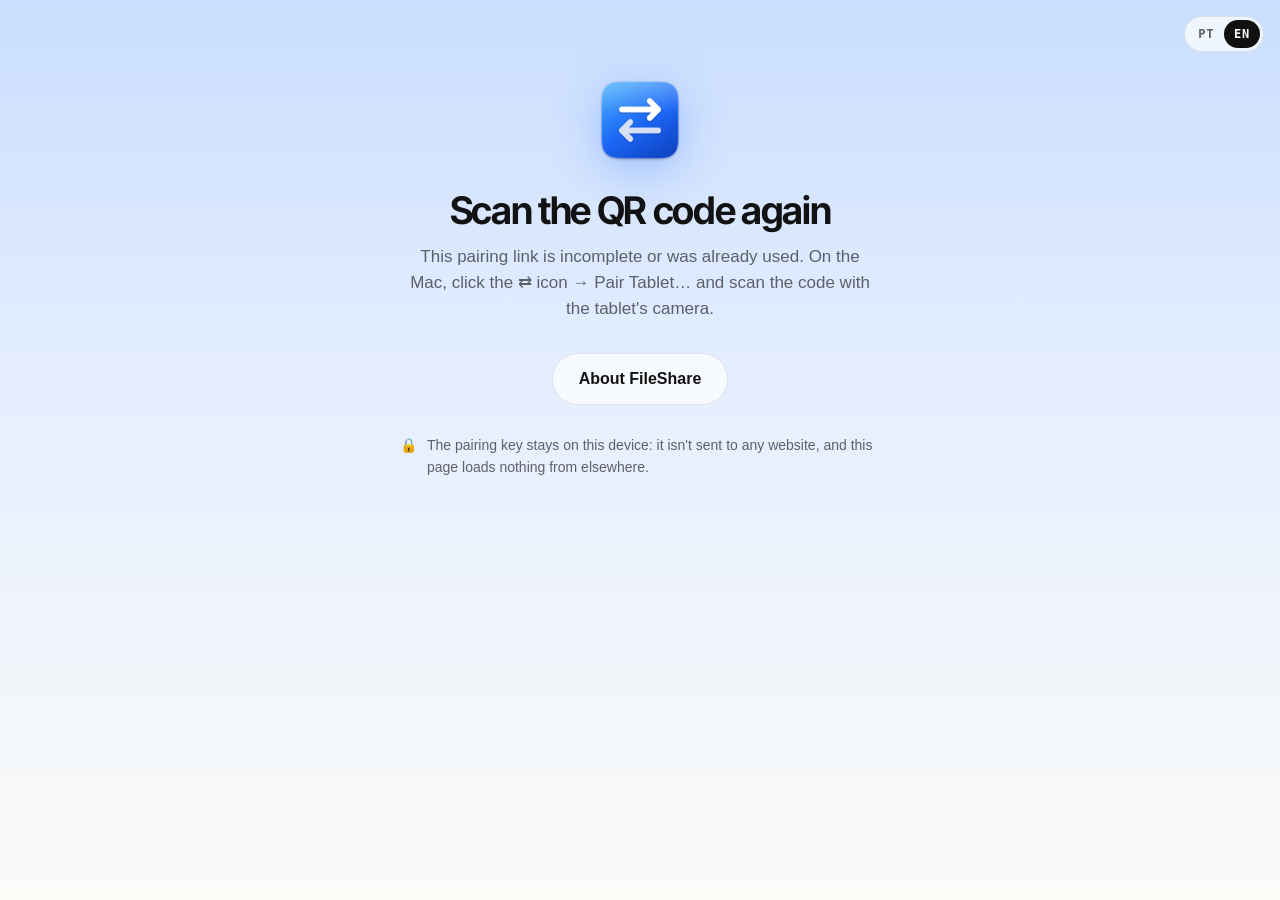
==== commit c7d52dd3: "style: tudo no azul do ícone, sem roxo Ícone (Mac e Android) termina num azul profundo em vez de vio" ====
--- a/site/pair/index.html
+++ b/site/pair/index.html
@@ -12,8 +12,8 @@
 <meta name="robots" content="noindex">
 <title>Parear o tablet · FileShare</title>
 <link rel="icon" href="../favicon.png">
-<link rel="stylesheet" href="../style.css?v=c8e4530">
-<script src="../lang.js?v=c8e4530"></script>
+<link rel="stylesheet" href="../style.css?v=012a6c9b">
+<script src="../lang.js?v=012a6c9b"></script>
 </head>
 <body class="pair-page">
 <div class="pair-lang"><div class="lang-switch" role="group" aria-label="Idioma / Language"><button type="button" data-lang="pt">PT</button><button type="button" data-lang="en">EN</button></div></div>
@@ -91,6 +91,6 @@
     </span>
   </div>
 </main>
-<script src="pair.js?v=c8e4530"></script>
+<script src="pair.js?v=012a6c9b"></script>
 </body>
 </html>
--- a/site/style.css
+++ b/site/style.css
@@ -84,12 +84,12 @@
 }
 /* destaque dos títulos: a cor do FileShare (no lugar do itálico) */
 .display em, .hero h1 .sans {
+  /* o azul do ícone do FileShare, sólido (sem degradê) */
   font-style: normal;
-  background: linear-gradient(100deg, #2f7bf6, #4a40db);
-  -webkit-background-clip: text; background-clip: text; color: transparent;
-}
-@media (prefers-color-scheme: dark) { .display em, .hero h1 .sans { background-image: linear-gradient(100deg, #6aa0ff, #9a8cff); } }
-.dark-band .display em { background-image: linear-gradient(100deg, #6aa0ff, #9a8cff); }
+  color: #1c5fe0;
+}
+@media (prefers-color-scheme: dark) { .display em, .hero h1 .sans { color: #5b8fff; } }
+.dark-band .display em { color: #5b8fff; }
 .h2 { font-size: clamp(36px, 5vw, 60px); margin: 14px 0 0; }
 .lede { font-size: clamp(18px, 2vw, 21px); color: var(--muted); max-width: 620px; margin: 0; }
 
@@ -171,7 +171,7 @@
   border-radius: 3.2cqw;
   background:
     radial-gradient(120% 90% at 15% 10%, rgba(255, 255, 255, 0.35), transparent 55%),
-    linear-gradient(135deg, #4ea6ff 0%, #2166f5 45%, #4a40db 100%);
+    linear-gradient(135deg, #4ea6ff 0%, #2166f5 45%, #1648c4 100%);
 }
 .mac {
   position: absolute; left: 7%; top: 0; width: 74%; aspect-ratio: 16 / 10.2;
@@ -183,8 +183,8 @@
   background:
     radial-gradient(60% 70% at 20% 80%, #f2a65a 0%, transparent 60%),
     radial-gradient(70% 70% at 85% 25%, #6b8cff 0%, transparent 60%),
-    radial-gradient(80% 80% at 50% 50%, #c86fd1 0%, transparent 70%),
-    linear-gradient(160deg, #3c5bd6, #e58f6e);
+    radial-gradient(80% 80% at 50% 50%, #4f9dff 0%, transparent 70%),
+    linear-gradient(160deg, #2b5fd9, #6ea8f0 60%, #f0a46c);
 }
 .menubar {
   position: absolute; inset: 0 0 auto; height: 3.1cqw; padding: 0 1.4cqw;
@@ -221,11 +221,11 @@
 }
 
 /* a foto (desenhada em CSS): pôr do sol sobre montanhas */
-.photo { position: relative; overflow: hidden; background: linear-gradient(180deg, #ffcf7a 0%, #ff8f6b 38%, #c9579b 70%, #5b4bb7 100%); }
+.photo { position: relative; overflow: hidden; background: linear-gradient(180deg, #ffd27e 0%, #ffa36b 34%, #6f9fe6 68%, #2b5fd9 100%); }
 .photo .sun { position: absolute; left: 30%; top: 30%; width: 18%; aspect-ratio: 1; border-radius: 50%; background: #fff3c4; box-shadow: 0 0 3cqw 1cqw rgba(255, 236, 170, 0.6); }
-.photo .m1 { position: absolute; inset: 45% 0 0 0; background: #3b2f6e; clip-path: polygon(0 60%, 18% 20%, 32% 48%, 50% 6%, 68% 52%, 82% 26%, 100% 58%, 100% 100%, 0 100%); }
-.photo .m2 { position: absolute; inset: 62% 0 0 0; background: #25204a; clip-path: polygon(0 40%, 22% 10%, 44% 46%, 64% 18%, 86% 50%, 100% 30%, 100% 100%, 0 100%); }
-.photo .sea { position: absolute; inset: 86% 0 0 0; background: linear-gradient(90deg, #1b1840, #2e2a66, #1b1840); }
+.photo .m1 { position: absolute; inset: 45% 0 0 0; background: #24407f; clip-path: polygon(0 60%, 18% 20%, 32% 48%, 50% 6%, 68% 52%, 82% 26%, 100% 58%, 100% 100%, 0 100%); }
+.photo .m2 { position: absolute; inset: 62% 0 0 0; background: #172b5a; clip-path: polygon(0 40%, 22% 10%, 44% 46%, 64% 18%, 86% 50%, 100% 30%, 100% 100%, 0 100%); }
+.photo .sea { position: absolute; inset: 86% 0 0 0; background: linear-gradient(90deg, #0f1f45, #1c3670, #0f1f45); }
 
 .keycap { position: absolute; left: 44%; top: 62%; display: flex; gap: 0.5cqw; opacity: 0; animation: key 10s var(--ease) infinite; }
 .keycap kbd {
@@ -400,7 +400,7 @@
 .mini-mac { position: absolute; right: 3%; top: 22%; width: 47%; aspect-ratio: 16 / 10.4; background: #0d0d0f; border-radius: 2cqw; padding: 0.8cqw;
   box-shadow: 0 3cqw 6cqw -2cqw rgba(16, 24, 48, 0.45); }
 .mm-screen { position: relative; height: 100%; border-radius: 1.3cqw; overflow: hidden;
-  background: radial-gradient(70% 70% at 80% 20%, #6b8cff, transparent 60%), radial-gradient(70% 80% at 20% 90%, #f2a65a, transparent 60%), linear-gradient(160deg, #3c5bd6, #c86fd1 60%, #e58f6e); }
+  background: radial-gradient(70% 70% at 80% 20%, #6b8cff, transparent 60%), radial-gradient(70% 80% at 20% 90%, #f2a65a, transparent 60%), linear-gradient(160deg, #2b5fd9, #4f9dff 60%, #e58f6e); }
 .mm-bar { position: absolute; inset: 0 0 auto; height: 2.6cqw; display: flex; align-items: center; gap: 0.9cqw; padding: 0 1.2cqw; background: rgba(255, 255, 255, 0.28); }
 .mm-bar i { width: 2.2cqw; height: 0.45cqw; border-radius: 1cqw; background: rgba(255, 255, 255, 0.85); display: block; }
 .mm-bar i:first-child { width: 0.9cqw; height: 0.9cqw; }
@@ -409,7 +409,7 @@
 .art-share .mac-notif { position: absolute; right: 1.2cqw; top: 3.6cqw; width: 36cqw; padding: 1.4cqw; border-radius: 1.8cqw; display: flex; gap: 1.2cqw; align-items: center;
   background: rgba(250, 250, 252, 0.92); backdrop-filter: blur(14px); -webkit-backdrop-filter: blur(14px); color: #1d1d1f;
   box-shadow: 0 1.4cqw 3cqw -1cqw rgba(0, 0, 0, 0.35); opacity: 0; }
-.art-share .mac-notif .ic { width: 4.2cqw; height: 4.2cqw; border-radius: 1.1cqw; flex: none; display: grid; place-items: center; color: #fff; background: linear-gradient(135deg, #4ea6ff, #2166f5 50%, #4a40db); }
+.art-share .mac-notif .ic { width: 4.2cqw; height: 4.2cqw; border-radius: 1.1cqw; flex: none; display: grid; place-items: center; color: #fff; background: linear-gradient(135deg, #4ea6ff, #2166f5 50%, #1648c4); }
 .art-share .mac-notif .ic svg { width: 2.4cqw; height: 2.4cqw; }
 .art-share .mac-notif b { display: block; font: 650 1.55cqw/1.25 var(--sans); }
 .art-share .mac-notif small { display: block; font: 1.3cqw/1.3 var(--sans); color: #6e6e73; }
@@ -463,7 +463,7 @@
   border-radius: 3.2cqw;
   background:
     radial-gradient(120% 90% at 15% 10%, rgba(255, 255, 255, 0.35), transparent 55%),
-    linear-gradient(135deg, #4ea6ff 0%, #2166f5 45%, #4a40db 100%);
+    linear-gradient(135deg, #4ea6ff 0%, #2166f5 45%, #1648c4 100%);
 }
 .dragscene .mac {
   position: absolute; left: 7%; top: 0; width: 74%; aspect-ratio: 16 / 10.2;
@@ -475,8 +475,8 @@
   background:
     radial-gradient(60% 70% at 20% 80%, #f2a65a 0%, transparent 60%),
     radial-gradient(70% 70% at 85% 25%, #6b8cff 0%, transparent 60%),
-    radial-gradient(80% 80% at 50% 50%, #c86fd1 0%, transparent 70%),
-    linear-gradient(160deg, #3c5bd6, #e58f6e);
+    radial-gradient(80% 80% at 50% 50%, #4f9dff 0%, transparent 70%),
+    linear-gradient(160deg, #2b5fd9, #6ea8f0 60%, #f0a46c);
 }
 .dragscene .menubar {
   position: absolute; inset: 0 0 auto; height: 3.1cqw; padding: 0 1.4cqw;
@@ -563,7 +563,7 @@
   background: rgba(40, 41, 46, 0.96); display: flex; align-items: center; gap: 0.8cqw; text-align: left;
   box-shadow: 0 1cqw 2cqw rgba(0, 0, 0, 0.4); opacity: 0; animation: d-notif 9s var(--ease) infinite;
 }
-.dragscene .notif .c { width: 2.2cqw; height: 2.2cqw; border-radius: 0.6cqw; background: linear-gradient(135deg, #4ea6ff, #2166f5 50%, #4a40db); display: grid; place-items: center; flex: none; }
+.dragscene .notif .c { width: 2.2cqw; height: 2.2cqw; border-radius: 0.6cqw; background: linear-gradient(135deg, #4ea6ff, #2166f5 50%, #1648c4); display: grid; place-items: center; flex: none; }
 .dragscene .notif .c svg { width: 1.3cqw; height: 1.3cqw; }
 .dragscene .notif b { display: block; font: 650 0.95cqw/1.2 var(--sans); }
 .dragscene .notif small { display: block; font: 0.8cqw/1.2 var(--sans); color: #b5b8c2; }
@@ -614,7 +614,7 @@
 @media (max-width: 900px) { .bento { grid-template-columns: 1fr 1fr; } .c-4, .c-3 { grid-column: span 2; } .c-2 { grid-column: span 1; } }
 @media (max-width: 600px) { .bento { grid-template-columns: 1fr; } .c-4, .c-3, .c-2 { grid-column: span 1; } .cell { min-height: 0; padding: 26px; } }
 
-.cell.accent { background: linear-gradient(140deg, #3f8cff, #2166f5 50%, #4a40db); color: #fff; border-color: transparent; }
+.cell.accent { background: linear-gradient(140deg, #3f8cff, #2166f5 50%, #1648c4); color: #fff; border-color: transparent; }
 .cell.accent p { color: rgba(255, 255, 255, 0.85); }
 .cell.dark { background: #0f1012; color: #f3f3f0; border-color: transparent; }
 .cell.dark p { color: #a2a5ad; }
@@ -626,7 +626,7 @@
 .dev b { display: block; font: 600 11px/1 var(--mono); letter-spacing: 0.08em; text-transform: uppercase; color: var(--muted); margin-bottom: 12px; }
 .dev .clip { background: var(--surface); border: 1px solid var(--line); border-radius: 12px; padding: 12px 14px; font: 15px/1.35 var(--sans); }
 .dev .clip.img { display: flex; align-items: center; gap: 10px; }
-.dev .clip.img i { width: 34px; height: 26px; border-radius: 6px; background: linear-gradient(135deg, #f2a65a, #c86fd1 60%, #6b8cff); display: block; flex: none; }
+.dev .clip.img i { width: 34px; height: 26px; border-radius: 6px; background: linear-gradient(135deg, #f2a65a, #6ea8f0 60%, #2b5fd9); display: block; flex: none; }
 .wire { position: relative; height: 2px; margin: 0 8px; background: repeating-linear-gradient(90deg, var(--line) 0 6px, transparent 6px 12px); }
 .wire i { position: absolute; top: -5px; width: 12px; height: 12px; border-radius: 50%; background: var(--accent); box-shadow: 0 0 0 6px var(--accent-soft); animation: wire 3.2s var(--ease) infinite; }
 @keyframes wire { 0% { left: -6px; } 50% { left: calc(100% - 6px); } 100% { left: -6px; } }
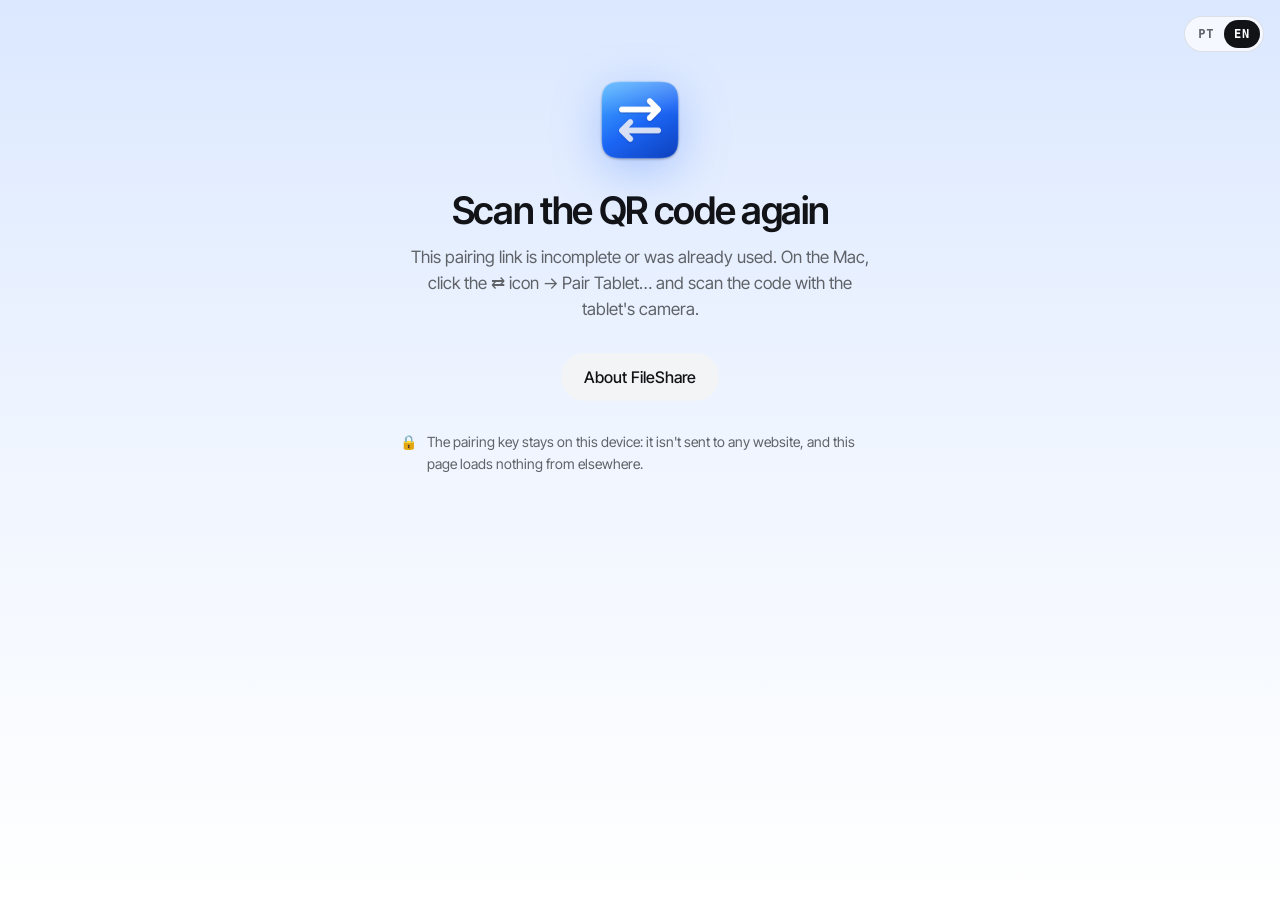
==== commit 1dededf9: "feat(site): refatoração inspirada no antigravity.google (local, para validação) Branco com tipografi" ====
--- a/site/pair/index.html
+++ b/site/pair/index.html
@@ -12,8 +12,8 @@
 <meta name="robots" content="noindex">
 <title>Parear o tablet · FileShare</title>
 <link rel="icon" href="../favicon.png">
-<link rel="stylesheet" href="../style.css?v=012a6c9b">
-<script src="../lang.js?v=012a6c9b"></script>
+<link rel="stylesheet" href="../style.css?v=dev152948">
+<script src="../lang.js?v=dev152948"></script>
 </head>
 <body class="pair-page">
 <div class="pair-lang"><div class="lang-switch" role="group" aria-label="Idioma / Language"><button type="button" data-lang="pt">PT</button><button type="button" data-lang="en">EN</button></div></div>
@@ -91,6 +91,6 @@
     </span>
   </div>
 </main>
-<script src="pair.js?v=012a6c9b"></script>
+<script src="pair.js?v=dev152948"></script>
 </body>
 </html>
--- a/site/style.css
+++ b/site/style.css
@@ -1,732 +1,342 @@
-/* FileShare: site. Inspirado em landing pages editoriais (título com serifa, muito espaço, o
-   produto em destaque). Nada vem de fora: a fonte serifada é servida pelo próprio site. */
-
-@font-face { /* Inter Tight (OFL), só caracteres latinos, pesos 500 a 700 */
+/* FileShare: site. Linguagem inspirada no antigravity.google: branco, tipografia geométrica de peso
+   regular, botões em pílula, partículas, seções que reagem à rolagem. Só azul. Nada vem de fora. */
+
+@font-face { /* Inter Tight (OFL), só latim, pesos 400 a 600 */
   font-family: "Inter Tight";
   src: url("fonts/InterTight.woff2") format("woff2");
-  font-weight: 500 700;
+  font-weight: 400 600;
   font-style: normal;
   font-display: swap;
 }
 
 :root {
   color-scheme: light dark;
-  --bg: #fbfbf8;
+  --bg: #ffffff;
   --surface: #ffffff;
-  --surface-2: #f2f2ee;
-  --text: #121212;
-  --muted: #5d6068;
-  --line: rgba(17, 17, 17, 0.09);
-  --accent: #2166f5;
-  --accent-soft: rgba(33, 102, 245, 0.1);
-  --ink: #111111;
+  --surface-2: #f3f4f6;
+  --panel: #f1f3f6;
+  --text: #121317;
+  --muted: #5f6368;
+  --faint: #9aa0a6;
+  --line: rgba(18, 19, 23, 0.1);
+  --accent: #1c5fe0;
+  --accent-soft: rgba(28, 95, 224, 0.1);
+  --ink: #121317;
   --ink-text: #ffffff;
-  --sky-1: #c9defe;
-  --sky-2: #e6efff;
-  --sky-3: #fbf8f0;
+  --night: #050608;
+  --sky-1: #dbe8ff;
+  --sky-2: #eef4ff;
+  --sky-3: #ffffff;
   --shadow-lg: 0 30px 80px -20px rgba(16, 24, 48, 0.28), 0 12px 30px -12px rgba(16, 24, 48, 0.18);
   --shadow-sm: 0 1px 2px rgba(16, 24, 48, 0.05), 0 6px 20px -8px rgba(16, 24, 48, 0.12);
   --display: "Inter Tight", -apple-system, BlinkMacSystemFont, "SF Pro Display", "Segoe UI", Roboto, sans-serif;
-  --sans: -apple-system, BlinkMacSystemFont, "SF Pro Text", "Segoe UI", Roboto, "Helvetica Neue", Arial, sans-serif;
+  --sans: "Inter Tight", -apple-system, BlinkMacSystemFont, "SF Pro Text", "Segoe UI", Roboto, sans-serif;
   --mono: ui-monospace, "SF Mono", SFMono-Regular, Menlo, "Roboto Mono", monospace;
   --ease: cubic-bezier(0.22, 1, 0.36, 1);
+  --nav-h: 64px;
 }
 @media (prefers-color-scheme: dark) {
   :root {
-    --bg: #0b0b0c;
-    --surface: #151517;
-    --surface-2: #1c1c1f;
-    --text: #f3f3f0;
-    --muted: #9b9ea6;
+    --bg: #0b0c0e;
+    --surface: #141518;
+    --surface-2: #1b1c20;
+    --panel: #15171b;
+    --text: #f1f2f4;
+    --muted: #a0a4ac;
+    --faint: #6b7079;
     --line: rgba(255, 255, 255, 0.1);
     --accent: #5b8fff;
-    --accent-soft: rgba(91, 143, 255, 0.15);
-    --ink: #f3f3f0;
-    --ink-text: #0b0b0c;
+    --accent-soft: rgba(91, 143, 255, 0.16);
+    --ink: #f1f2f4;
+    --ink-text: #0b0c0e;
     --sky-1: #0f1d3a;
     --sky-2: #0d1426;
-    --sky-3: #0b0b0c;
+    --sky-3: #0b0c0e;
     --shadow-lg: 0 30px 80px -20px rgba(0, 0, 0, 0.7);
     --shadow-sm: none;
   }
 }
 
 * { box-sizing: border-box; }
-html { -webkit-text-size-adjust: 100%; scroll-behavior: smooth; scroll-padding-top: 84px; }
-body {
-  margin: 0;
-  background: var(--bg);
-  color: var(--text);
-  font: 17px/1.55 var(--sans);
-  -webkit-font-smoothing: antialiased;
-  overflow-x: hidden;
-}
+html { -webkit-text-size-adjust: 100%; scroll-padding-top: 90px; }
+body { margin: 0; background: var(--bg); color: var(--text); font: 400 17px/1.55 var(--sans); -webkit-font-smoothing: antialiased; overflow-x: hidden; }
 a { color: inherit; }
 img { display: block; max-width: 100%; }
-.wrap { max-width: 1160px; margin: 0 auto; padding: 0 24px; }
-@media (max-width: 600px) { .wrap { padding: 0 16px; } }
-
-/* idioma: o JS marca <html class="en"> fora do português */
+button { font: inherit; color: inherit; }
+.wrap { max-width: 1240px; margin: 0 auto; padding: 0 32px; }
+@media (max-width: 700px) { .wrap { padding: 0 20px; } }
 html:not(.en) [lang="en"], html.en [lang="pt"] { display: none !important; }
-
-/* ---------- tipografia ---------- */
-.eyebrow {
-  font: 500 12px/1 var(--mono);
-  letter-spacing: 0.08em;
-  text-transform: uppercase;
-  color: var(--muted);
-}
-.display {
-  font-family: var(--display);
-  font-weight: 650;
-  letter-spacing: -0.035em;
-  line-height: 1.04;
-}
-/* destaque dos títulos: a cor do FileShare (no lugar do itálico) */
-.display em, .hero h1 .sans {
-  /* o azul do ícone do FileShare, sólido (sem degradê) */
-  font-style: normal;
-  color: #1c5fe0;
-}
-@media (prefers-color-scheme: dark) { .display em, .hero h1 .sans { color: #5b8fff; } }
-.dark-band .display em { color: #5b8fff; }
-.h2 { font-size: clamp(36px, 5vw, 60px); margin: 14px 0 0; }
-.lede { font-size: clamp(18px, 2vw, 21px); color: var(--muted); max-width: 620px; margin: 0; }
-
-/* ---------- botões ---------- */
+.sr { position: absolute; width: 1px; height: 1px; overflow: hidden; clip: rect(0 0 0 0); }
+
+.display { font-family: var(--display); font-weight: 450; letter-spacing: -0.035em; line-height: 1.04; }
+.display em { font-style: normal; color: var(--accent); }
+.h2 { font-size: clamp(36px, 4.6vw, 60px); margin: 0; }
+.lede { font-size: clamp(17px, 1.6vw, 19px); color: var(--muted); max-width: 560px; margin: 0; }
+.eyebrow { font: 500 12px/1 var(--mono); letter-spacing: 0.08em; text-transform: uppercase; color: var(--muted); }
+
+/* ---------- botões em pílula ---------- */
 .btn {
-  display: inline-flex; align-items: center; justify-content: center; gap: 10px;
-  height: 52px; padding: 0 26px; border-radius: 999px; border: 1px solid transparent;
-  font: 600 16px/1 var(--sans); text-decoration: none; cursor: pointer; white-space: nowrap;
-  transition: transform 0.25s var(--ease), background 0.2s ease, box-shadow 0.25s var(--ease), border-color 0.2s ease;
+  display: inline-flex; align-items: center; justify-content: center; gap: 8px; height: 48px; padding: 0 22px;
+  border-radius: 999px; border: 1px solid transparent; font: 500 16px/1 var(--sans); text-decoration: none; cursor: pointer; white-space: nowrap;
+  transition: transform 0.25s var(--ease), background 0.2s ease, border-color 0.2s ease, box-shadow 0.25s var(--ease);
 }
 .btn svg { width: 18px; height: 18px; flex: none; }
-.btn-ink { background: var(--ink); color: var(--ink-text); box-shadow: 0 8px 24px -10px rgba(0, 0, 0, 0.45); }
-.btn-ink:hover { transform: translateY(-2px); box-shadow: 0 14px 30px -12px rgba(0, 0, 0, 0.5); }
-.btn-ghost {
-  background: color-mix(in srgb, var(--surface) 70%, transparent); border-color: var(--line); color: var(--text);
-  backdrop-filter: blur(12px); -webkit-backdrop-filter: blur(12px);
-}
-.btn-ghost:hover { transform: translateY(-2px); border-color: color-mix(in srgb, var(--text) 25%, transparent); }
-.btn:active { transform: translateY(0) scale(0.98); }
-.btn-sm { height: 40px; padding: 0 18px; font-size: 14px; }
+.btn-ink { background: var(--ink); color: var(--ink-text); }
+.btn-ink:hover { transform: translateY(-1px); box-shadow: 0 10px 24px -12px rgba(0, 0, 0, 0.55); }
+.btn-ghost { background: var(--surface-2); color: var(--text); }
+.btn-ghost:hover { background: color-mix(in srgb, var(--surface-2) 70%, var(--text) 8%); }
+.btn-line { background: transparent; border-color: var(--line); color: var(--text); }
+.btn-line:hover { border-color: color-mix(in srgb, var(--text) 35%, transparent); }
+.btn-light { background: #fff; color: #121317; }
+.btn-dark { background: rgba(255, 255, 255, 0.12); color: #fff; }
+.btn-dark:hover { background: rgba(255, 255, 255, 0.2); }
+.btn:active { transform: scale(0.98); }
+.btn-sm { height: 38px; padding: 0 16px; font-size: 14px; }
 .btn .arrow { transition: transform 0.25s var(--ease); }
 .btn:hover .arrow { transform: translateX(3px); }
+.round { width: 44px; height: 44px; border-radius: 50%; display: inline-grid; place-items: center; border: 1px solid var(--line); background: var(--surface); cursor: pointer; transition: background 0.2s ease, transform 0.2s var(--ease); }
+.round:hover { background: var(--surface-2); }
+.round:disabled { opacity: 0.35; cursor: default; }
+.round svg { width: 18px; height: 18px; }
+
+/* ---------- faixa de novidade ---------- */
+.banner { position: relative; z-index: 51; background: var(--surface-2); border-bottom: 1px solid var(--line); font-size: 14px; }
+.banner .in { min-height: 42px; display: flex; align-items: center; justify-content: center; gap: 12px; padding: 6px 48px; text-align: center; }
+.banner .tag { display: inline-flex; align-items: center; gap: 4px; padding: 3px 9px; border-radius: 999px; background: var(--ink); color: var(--ink-text); font: 600 11px/1 var(--mono); letter-spacing: 0.06em; }
+.banner a { color: var(--text); text-decoration: none; font-weight: 500; white-space: nowrap; }
+.banner a:hover { text-decoration: underline; }
+.banner .x { position: absolute; right: 14px; top: 50%; transform: translateY(-50%); width: 28px; height: 28px; border: 0; border-radius: 50%; background: transparent; cursor: pointer; color: var(--muted); font-size: 18px; }
+.banner .x:hover { background: color-mix(in srgb, var(--text) 8%, transparent); }
+.banner.closed { display: none; }
+@media (max-width: 700px) { .banner .in { justify-content: flex-start; text-align: left; padding: 8px 44px 8px 16px; font-size: 13px; } .banner .sep { display: none; } }
 
 /* ---------- menu ---------- */
-.nav {
-  position: fixed; inset: 0 0 auto; z-index: 50;
-  transition: background 0.3s ease, border-color 0.3s ease;
-  border-bottom: 1px solid transparent;
-}
-.nav.scrolled {
-  background: color-mix(in srgb, var(--bg) 72%, transparent);
-  backdrop-filter: saturate(180%) blur(18px); -webkit-backdrop-filter: saturate(180%) blur(18px);
-  border-bottom-color: var(--line);
-}
-.nav-inner { height: 68px; display: flex; align-items: center; gap: 32px; }
-.brand { display: flex; align-items: center; gap: 10px; font-weight: 650; font-size: 17px; text-decoration: none; letter-spacing: -0.01em; }
-.brand img { width: 30px; height: 30px; }
-.nav-links { display: flex; gap: 28px; margin: 0 auto; }
-.nav-links a { font-size: 14px; color: var(--muted); text-decoration: none; transition: color 0.2s ease; }
-.nav-links a:hover { color: var(--text); }
-@media (max-width: 820px) { .nav-links { display: none; } .nav-inner { justify-content: space-between; } }
-
-/* ---------- topo ---------- */
-.hero {
-  position: relative;
-  padding: 148px 0 0;
-  background: linear-gradient(180deg, var(--sky-1) 0%, var(--sky-2) 38%, var(--sky-3) 72%, var(--bg) 100%);
-  text-align: center;
-  overflow: hidden;
-}
-.hero::before { /* brilho suave atrás do título */
-  content: ""; position: absolute; left: 50%; top: -220px; width: 900px; height: 600px; transform: translateX(-50%);
-  background: radial-gradient(closest-side, rgba(255, 255, 255, 0.75), transparent);
-  pointer-events: none;
-}
-@media (prefers-color-scheme: dark) { .hero::before { background: radial-gradient(closest-side, rgba(91, 143, 255, 0.18), transparent); } }
-.hero h1 { font-size: clamp(46px, 7.6vw, 100px); margin: 22px auto 0; max-width: 1000px; position: relative; }
-.hero h1 { letter-spacing: -0.04em; }
-.hero .lede { margin: 26px auto 0; position: relative; }
-.hero-actions { display: flex; gap: 12px; justify-content: center; flex-wrap: wrap; margin-top: 36px; position: relative; }
-.hero-note { margin-top: 18px; font: 13px/1.5 var(--mono); color: var(--muted); position: relative; }
-.hero-note a { color: var(--muted); }
-.pill {
-  display: inline-flex; align-items: center; gap: 8px; padding: 6px 14px 6px 6px; border-radius: 999px;
-  background: color-mix(in srgb, var(--surface) 65%, transparent); border: 1px solid var(--line);
-  font: 500 13px/1 var(--sans); color: var(--text); text-decoration: none; position: relative;
-  backdrop-filter: blur(10px); -webkit-backdrop-filter: blur(10px);
-  transition: border-color 0.2s ease;
-}
-.pill:hover { border-color: color-mix(in srgb, var(--text) 25%, transparent); }
-.pill b { background: var(--accent); color: #fff; font: 600 11px/1 var(--mono); padding: 5px 8px; border-radius: 999px; letter-spacing: 0.04em; }
-
-/* ---------- cena do produto (Mac + tablet em HTML, escala pela largura) ---------- */
-.stage { position: relative; margin: 72px auto 0; max-width: 1120px; padding: 0 24px; }
-@media (max-width: 600px) { .stage { padding: 0 12px; margin-top: 56px; } }
-.scene { container-type: inline-size; position: relative; aspect-ratio: 16 / 10.4; }
-.slab { /* bloco colorido atrás dos aparelhos */
-  position: absolute; left: 0; right: 0; bottom: 0; top: 34%;
-  border-radius: 3.2cqw;
-  background:
-    radial-gradient(120% 90% at 15% 10%, rgba(255, 255, 255, 0.35), transparent 55%),
-    linear-gradient(135deg, #4ea6ff 0%, #2166f5 45%, #1648c4 100%);
-}
-.mac {
-  position: absolute; left: 7%; top: 0; width: 74%; aspect-ratio: 16 / 10.2;
-  background: #0d0d0f; border-radius: 2cqw; padding: 0.8cqw;
-  box-shadow: var(--shadow-lg), inset 0 0 0 1px rgba(255, 255, 255, 0.08);
-}
-.screen {
-  position: relative; height: 100%; border-radius: 1.3cqw; overflow: hidden;
-  background:
-    radial-gradient(60% 70% at 20% 80%, #f2a65a 0%, transparent 60%),
-    radial-gradient(70% 70% at 85% 25%, #6b8cff 0%, transparent 60%),
-    radial-gradient(80% 80% at 50% 50%, #4f9dff 0%, transparent 70%),
-    linear-gradient(160deg, #2b5fd9, #6ea8f0 60%, #f0a46c);
-}
-.menubar {
-  position: absolute; inset: 0 0 auto; height: 3.1cqw; padding: 0 1.4cqw;
-  display: flex; align-items: center; gap: 1.4cqw;
-  background: rgba(255, 255, 255, 0.28); backdrop-filter: blur(10px); -webkit-backdrop-filter: blur(10px);
-  color: #fff;
-}
-.menubar .dots { display: flex; gap: 1.1cqw; align-items: center; opacity: 0.9; }
-.menubar .dots i { width: 3.2cqw; height: 0.55cqw; border-radius: 1cqw; background: rgba(255, 255, 255, 0.85); display: block; }
-.menubar .dots i:first-child { width: 1.2cqw; height: 1.2cqw; border-radius: 0.3cqw; }
-.menubar .right { margin-left: auto; display: flex; gap: 1.2cqw; align-items: center; }
-.menubar .right i { width: 1.4cqw; height: 1.4cqw; border-radius: 50%; background: rgba(255, 255, 255, 0.8); display: block; }
-.menubar .tray {
-  width: 2.6cqw; height: 2.1cqw; border-radius: 1cqw; display: grid; place-items: center;
-  animation: tray 10s var(--ease) infinite;
-}
-.menubar .tray svg { width: 1.6cqw; height: 1.6cqw; }
-
-/* janela com a foto no Mac */
-.photo-win {
-  position: absolute; left: 7%; top: 13%; width: 52%;
-  background: rgba(250, 250, 252, 0.95); border-radius: 1.2cqw; overflow: visible;
-  box-shadow: 0 2cqw 4cqw -1.5cqw rgba(0, 0, 0, 0.4);
-}
-.photo-win .bar { display: flex; align-items: center; gap: 1.2cqw; padding: 0.9cqw 1.1cqw; font: 600 0.95cqw/1 var(--sans); color: #555; }
-.photo-win .lights { display: flex; gap: 0.5cqw; }
-.photo-win .lights i { width: 0.85cqw; height: 0.85cqw; border-radius: 50%; display: block; background: #ff5f57; }
-.photo-win .lights i:nth-child(2) { background: #febc2e; }
-.photo-win .lights i:nth-child(3) { background: #28c840; }
-.photo-win > .photo { margin: 0 1.1cqw 1.1cqw; aspect-ratio: 16 / 10; border-radius: 0.6cqw; }
-.photo-win .sel { /* a foto selecionada antes do ⌘C */
-  position: absolute; left: 0.8cqw; right: 0.8cqw; top: 2.5cqw; bottom: 0.8cqw; border-radius: 0.9cqw;
-  box-shadow: 0 0 0 0.35cqw #2f7bf6; opacity: 0; animation: sel 10s var(--ease) infinite;
-}
-
-/* a foto (desenhada em CSS): pôr do sol sobre montanhas */
-.photo { position: relative; overflow: hidden; background: linear-gradient(180deg, #ffd27e 0%, #ffa36b 34%, #6f9fe6 68%, #2b5fd9 100%); }
-.photo .sun { position: absolute; left: 30%; top: 30%; width: 18%; aspect-ratio: 1; border-radius: 50%; background: #fff3c4; box-shadow: 0 0 3cqw 1cqw rgba(255, 236, 170, 0.6); }
-.photo .m1 { position: absolute; inset: 45% 0 0 0; background: #24407f; clip-path: polygon(0 60%, 18% 20%, 32% 48%, 50% 6%, 68% 52%, 82% 26%, 100% 58%, 100% 100%, 0 100%); }
-.photo .m2 { position: absolute; inset: 62% 0 0 0; background: #172b5a; clip-path: polygon(0 40%, 22% 10%, 44% 46%, 64% 18%, 86% 50%, 100% 30%, 100% 100%, 0 100%); }
-.photo .sea { position: absolute; inset: 86% 0 0 0; background: linear-gradient(90deg, #0f1f45, #1c3670, #0f1f45); }
-
-.keycap { position: absolute; left: 44%; top: 62%; display: flex; gap: 0.5cqw; opacity: 0; animation: key 10s var(--ease) infinite; }
-.keycap kbd {
-  min-width: 3.6cqw; height: 3.6cqw; padding: 0 0.9cqw; border-radius: 0.8cqw; display: grid; place-items: center;
-  background: linear-gradient(#ffffff, #e9e9ee); color: #222; font: 600 1.6cqw/1 var(--sans);
-  box-shadow: 0 0.35cqw 0 #b9b9c2, 0 1cqw 2cqw rgba(0, 0, 0, 0.3);
-}
-
-/* a cópia viajando do Mac para o tablet */
-.clipfly { position: absolute; left: 0; top: 0; width: 13cqw; border-radius: 0.6cqw; overflow: hidden; opacity: 0;
-  box-shadow: 0 1.2cqw 2.4cqw rgba(0, 0, 0, 0.35); animation: clip 10s var(--ease) infinite; }
-.clipfly .photo { aspect-ratio: 16 / 10; }
-
-.tablet {
-  position: absolute; right: 2.5%; bottom: 4%; width: 42%; aspect-ratio: 16 / 10.6;
-  background: #0d0d0f; border-radius: 1.8cqw; padding: 0.7cqw;
-  box-shadow: var(--shadow-lg), inset 0 0 0 1px rgba(255, 255, 255, 0.08);
-}
-.tscreen { position: relative; height: 100%; border-radius: 1.2cqw; overflow: hidden; }
-.notes { background: #fbfaf6; color: #222; display: flex; flex-direction: column; }
-.ntop { display: flex; align-items: center; justify-content: space-between; padding: 1cqw 1.4cqw; border-bottom: 1px solid rgba(0, 0, 0, 0.06); }
-.ntop b { font: 650 1.05cqw/1 var(--sans); }
-.ntop .pens { display: flex; gap: 0.6cqw; }
-.ntop .pens i { width: 1.2cqw; height: 1.2cqw; border-radius: 50%; background: #222; display: block; }
-.ntop .pens i:nth-child(2) { background: #e5484d; box-shadow: 0 0 0 0.25cqw rgba(229, 72, 77, 0.25); }
-.ntop .pens i:nth-child(3) { background: #2166f5; }
-.paper { position: relative; flex: 1; background: repeating-linear-gradient(180deg, transparent 0 2.3cqw, rgba(33, 102, 245, 0.08) 2.3cqw calc(2.3cqw + 1px)); }
-.pasted { position: absolute; left: 7%; top: 12%; width: 40%; aspect-ratio: 16 / 10; border-radius: 0.5cqw; opacity: 0;
-  box-shadow: 0 0.4cqw 1cqw rgba(0, 0, 0, 0.18); animation: paste 10s var(--ease) infinite; }
-.ink { position: absolute; inset: 0; width: 100%; height: 100%; overflow: visible; }
-.ink path { fill: none; stroke: #e5484d; stroke-width: 0.8; stroke-linecap: round; stroke-linejoin: round; stroke-dasharray: 1; stroke-dashoffset: 1; }
-.ink .k1 { animation: ink1 10s linear infinite; }
-.ink .k2 { animation: ink2 10s linear infinite; }
-.ink .k3 { animation: ink3 10s linear infinite; }
-.press { position: absolute; left: 22%; top: 32%; width: 5cqw; height: 5cqw; margin: -2.5cqw 0 0 -2.5cqw; border-radius: 50%; background: rgba(33, 102, 245, 0.25); opacity: 0; animation: press 10s var(--ease) infinite; }
-.ctx { position: absolute; left: 16%; top: 14%; padding: 0.8cqw 1.4cqw; border-radius: 1cqw; background: #2b2c31; color: #fff; font: 600 1cqw/1 var(--sans); box-shadow: 0 0.8cqw 2cqw rgba(0, 0, 0, 0.3); opacity: 0; animation: ctx 10s var(--ease) infinite; }
-
-.scene-cap { margin: 22px auto 0; font: 13px/1.5 var(--mono); color: var(--muted); text-align: center; position: relative; }
-
-/* linha do tempo (10 s, em loop): seleciona → ⌘C → viaja → Colar → aparece → anota */
-@keyframes sel { 0%, 6% { opacity: 0; } 9%, 30% { opacity: 1; } 34%, 100% { opacity: 0; } }
-@keyframes key {
-  0%, 11% { opacity: 0; transform: translateY(1cqw) scale(0.9); }
-  14%, 24% { opacity: 1; transform: none; }
-  16% { transform: scale(0.94); }
-  28%, 100% { opacity: 0; transform: translateY(-0.6cqw); }
-}
-@keyframes tray {
-  0%, 22% { background: transparent; }
-  25%, 34% { background: rgba(255, 255, 255, 0.45); }
-  40%, 100% { background: transparent; }
-}
-@keyframes clip {
-  0%, 22% { opacity: 0; transform: translate(14cqw, 14cqw) scale(1.4); }
-  25% { opacity: 1; transform: translate(14cqw, 14cqw) scale(1.25) rotate(-2deg); }
-  38% { opacity: 1; transform: translate(62cqw, 41cqw) scale(0.95) rotate(3deg); }
-  42%, 100% { opacity: 0; transform: translate(63cqw, 42cqw) scale(0.7); }
-}
-@keyframes press { 0%, 40% { opacity: 0; transform: scale(0.4); } 43% { opacity: 1; transform: scale(1); } 48%, 100% { opacity: 0; transform: scale(1.3); } }
-@keyframes ctx { 0%, 43% { opacity: 0; transform: translateY(0.6cqw); } 46%, 51% { opacity: 1; transform: none; } 54%, 100% { opacity: 0; } }
-@keyframes paste { 0%, 53% { opacity: 0; transform: scale(0.92); } 57%, 92% { opacity: 1; transform: none; } 97%, 100% { opacity: 0; } }
-@keyframes ink1 { 0%, 60% { stroke-dashoffset: 1; opacity: 1; } 68%, 92% { stroke-dashoffset: 0; opacity: 1; } 97%, 100% { stroke-dashoffset: 0; opacity: 0; } }
-@keyframes ink2 { 0%, 68% { stroke-dashoffset: 1; opacity: 1; } 74%, 92% { stroke-dashoffset: 0; opacity: 1; } 97%, 100% { stroke-dashoffset: 0; opacity: 0; } }
-@keyframes ink3 { 0%, 74% { stroke-dashoffset: 1; opacity: 1; } 86%, 92% { stroke-dashoffset: 0; opacity: 1; } 97%, 100% { stroke-dashoffset: 0; opacity: 0; } }
-
-/* ---------- faixa de números ---------- */
-.facts { display: grid; grid-template-columns: repeat(4, 1fr); border-top: 1px solid var(--line); border-bottom: 1px solid var(--line); margin-top: 96px; }
-.fact { padding: 28px 24px; border-left: 1px solid var(--line); }
-.fact:first-child { border-left: 0; }
-.fact .num { font-family: var(--display); font-weight: 650; font-size: 44px; line-height: 1; letter-spacing: -0.04em; }
-.fact .lbl { margin-top: 8px; font: 12px/1.4 var(--mono); letter-spacing: 0.06em; text-transform: uppercase; color: var(--muted); }
-@media (max-width: 760px) { .facts { grid-template-columns: repeat(2, 1fr); } .fact:nth-child(3) { border-left: 0; } .fact:nth-child(n+3) { border-top: 1px solid var(--line); } }
-
-/* ---------- seções ---------- */
-section.sec { padding: 140px 0 0; }
-@media (max-width: 600px) { section.sec { padding-top: 100px; } }
-.sec-head { max-width: 760px; }
-.sec-head.center { margin: 0 auto; text-align: center; }
-.sec-head .lede { margin-top: 18px; }
-.sec-head.center .lede { margin-left: auto; margin-right: auto; }
-
-/* ---------- no dia a dia: histórias com animação ---------- */
-.story { display: grid; grid-template-columns: 1fr 1.15fr; gap: 72px; align-items: center; margin-top: 110px; }
-.story.flip .story-text { order: 2; }
-.story h3 { font-size: clamp(32px, 3.8vw, 46px); margin: 14px 0 18px; }
-.story p { color: var(--muted); font-size: 18px; margin: 0; max-width: 480px; }
-.ticks { list-style: none; padding: 0; margin: 24px 0 0; display: grid; gap: 10px; }
+.nav { position: sticky; top: 0; z-index: 50; background: color-mix(in srgb, var(--bg) 82%, transparent); backdrop-filter: saturate(180%) blur(16px); -webkit-backdrop-filter: saturate(180%) blur(16px); border-bottom: 1px solid transparent; transition: border-color 0.3s ease; }
+.nav.scrolled { border-bottom-color: var(--line); }
+.nav-inner { height: var(--nav-h); display: flex; align-items: center; gap: 28px; }
+.brand { display: flex; align-items: center; gap: 9px; font: 500 18px/1 var(--display); letter-spacing: -0.02em; text-decoration: none; }
+.brand img { width: 26px; height: 26px; }
+.nav-links { display: flex; gap: 6px; }
+.nav-links a { font-size: 15px; color: var(--text); text-decoration: none; padding: 8px 12px; border-radius: 999px; transition: background 0.2s ease; }
+.nav-links a:hover { background: var(--surface-2); }
+.nav-right { margin-left: auto; display: flex; align-items: center; gap: 8px; }
+.icon-btn { width: 38px; height: 38px; border-radius: 50%; display: inline-grid; place-items: center; border: 0; background: transparent; cursor: pointer; color: var(--text); text-decoration: none; transition: background 0.2s ease; }
+.icon-btn:hover { background: var(--surface-2); }
+.icon-btn svg { width: 19px; height: 19px; }
+.menu-btn { display: none; }
+@media (max-width: 960px) { .nav-links, .nav-right .lang-switch, .nav-right .icon-btn.gh { display: none; } .menu-btn { display: inline-grid; } }
+
+.sheet-menu { position: fixed; inset: 0; z-index: 60; background: var(--bg); display: flex; flex-direction: column; opacity: 0; pointer-events: none; transform: translateY(-8px); transition: opacity 0.25s ease, transform 0.35s var(--ease); }
+.sheet-menu.open { opacity: 1; pointer-events: auto; transform: none; }
+.sheet-menu .top { height: var(--nav-h); display: flex; align-items: center; justify-content: space-between; padding: 0 20px; border-bottom: 1px solid var(--line); }
+.sheet-menu nav { display: flex; flex-direction: column; padding: 8px 20px; overflow: auto; }
+.sheet-menu nav a { display: flex; justify-content: space-between; align-items: center; padding: 18px 4px; border-bottom: 1px solid var(--line); font-size: 20px; text-decoration: none; }
+.sheet-menu .foot { margin-top: auto; padding: 20px; display: flex; gap: 10px; align-items: center; justify-content: space-between; border-top: 1px solid var(--line); }
+body.locked { overflow: hidden; }
+
+/* ---------- topo com partículas ---------- */
+.hero { position: relative; min-height: calc(100svh - var(--nav-h) - 42px); display: grid; place-items: center; text-align: center; padding: 72px 0 96px; overflow: hidden; }
+.hero canvas { position: absolute; inset: 0; width: 100%; height: 100%; }
+.hero .content { position: relative; max-width: 880px; padding: 0 20px; }
+.hero .mark { display: inline-flex; align-items: center; gap: 9px; font: 500 20px/1 var(--display); letter-spacing: -0.02em; }
+.hero .mark img { width: 28px; height: 28px; }
+.hero h1 { font-size: clamp(44px, 7vw, 84px); margin: 22px 0 0; letter-spacing: -0.04em; }
+.hero .lede { margin: 22px auto 0; }
+.hero-actions { display: flex; gap: 10px; justify-content: center; flex-wrap: wrap; margin-top: 34px; }
+.hero .avail { margin-top: 16px; font-size: 14px; color: var(--muted); }
+.hero .mac-note { margin-top: 22px; }
+
+/* ---------- cartão escuro que cresce ao rolar ---------- */
+.grow { position: relative; height: 180vh; }
+.grow .pin { position: sticky; top: var(--nav-h); height: calc(100vh - var(--nav-h)); display: grid; place-items: center; overflow: hidden; }
+.grow .card {
+  --p: 0; position: relative; width: calc(64% + 36% * var(--p)); height: calc(62% + 38% * var(--p));
+  border-radius: calc(32px * (1 - var(--p)) + 0px); background: var(--night); overflow: hidden; display: grid; place-items: center;
+  box-shadow: 0 40px 80px -40px rgba(0, 0, 0, 0.5);
+}
+.grow .card canvas { position: absolute; inset: 0; width: 100%; height: 100%; opacity: 0.9; }
+.grow .stagebox { position: relative; width: min(1040px, 86%); transform: scale(calc(0.86 + 0.14 * var(--p))); }
+.grow .slab { display: none; }
+.grow .cap { position: absolute; left: 0; right: 0; bottom: 22px; text-align: center; font: 13px/1.4 var(--mono); color: rgba(255, 255, 255, 0.55); padding: 0 16px; }
+@media (max-width: 760px) {
+  .grow { height: auto; padding: 24px 12px; }
+  .grow .pin { position: relative; top: 0; height: auto; }
+  .grow .card { width: 100%; height: auto; border-radius: 24px; padding: 28px 10px 56px; }
+  .grow .stagebox { width: 100%; transform: none; }
+}
+
+/* ---------- manifesto ---------- */
+.manifesto { padding: 120px 0 40px; }
+.manifesto p { font: 450 clamp(30px, 4.2vw, 54px)/1.14 var(--display); letter-spacing: -0.03em; margin: 0; max-width: 1080px; }
+.manifesto .w { color: var(--text); opacity: 0.16; transition: opacity 0.3s linear; }
+.manifesto .w.on { opacity: 1; }
+.chips { margin-top: 64px; overflow: hidden; mask-image: linear-gradient(90deg, transparent, #000 10%, #000 90%, transparent); -webkit-mask-image: linear-gradient(90deg, transparent, #000 10%, #000 90%, transparent); }
+.chips .track { display: flex; gap: 16px; width: max-content; animation: marquee 40s linear infinite; padding: 8px 0; }
+.chips:hover .track { animation-play-state: paused; }
+.chip { width: 64px; height: 64px; border-radius: 50%; display: grid; place-items: center; border: 1px solid var(--line); background: var(--surface); flex: none; color: var(--text); }
+.chip svg { width: 24px; height: 24px; }
+.chip.blue { background: var(--accent); color: #fff; border-color: transparent; }
+.chip:nth-child(3n+2) { transform: translateY(14px); }
+.chip:nth-child(3n) { transform: translateY(-8px); }
+@keyframes marquee { to { transform: translateX(-50%); } }
+
+/* ---------- no dia a dia: texto à esquerda, cena fixa à direita ---------- */
+.daily { padding: 120px 0 40px; }
+.daily .head { max-width: 720px; margin-bottom: 40px; }
+.daily .head .lede { margin-top: 18px; }
+.daily .grid { display: grid; grid-template-columns: 0.85fr 1.15fr; gap: 72px; }
+.daily .item { min-height: 78vh; display: flex; flex-direction: column; justify-content: center; padding: 40px 0; opacity: 0.35; transition: opacity 0.4s ease; }
+.daily .item.on { opacity: 1; }
+.daily .item h3 { font-size: clamp(30px, 3.2vw, 42px); margin: 14px 0 16px; }
+.daily .item p { color: var(--muted); margin: 0; max-width: 440px; }
+.daily .item .art-slot { display: none; }
+.daily .item .num { font: 500 13px/1 var(--mono); color: var(--accent); }
+.daily .viewer { position: sticky; top: calc(var(--nav-h) + 8vh); height: calc(84vh - var(--nav-h)); align-self: start; display: grid; place-items: center; }
+.daily .viewer .story-art { position: absolute; inset: auto; width: 100%; opacity: 0; transform: translateY(16px) scale(0.98); transition: opacity 0.5s ease, transform 0.6s var(--ease); pointer-events: none; }
+.daily .viewer .story-art.active { opacity: 1; transform: none; }
+.daily .viewer .dragscene { aspect-ratio: 16 / 11; }
+.ticks { list-style: none; padding: 0; margin: 22px 0 0; display: grid; gap: 10px; }
 .ticks li { display: flex; gap: 10px; align-items: center; font-size: 15px; }
-.ticks li::before { content: ""; width: 18px; height: 18px; flex: none; border-radius: 50%; background: var(--accent-soft) url("data:image/svg+xml,%3Csvg xmlns='http://www.w3.org/2000/svg' viewBox='0 0 24 24' fill='none' stroke='%232166f5' stroke-width='3' stroke-linecap='round' stroke-linejoin='round'%3E%3Cpath d='M6 12.5l4 4L18 8'/%3E%3C/svg%3E") center / 12px no-repeat; }
-@media (max-width: 900px) { .story { grid-template-columns: 1fr; gap: 36px; margin-top: 80px; } .story.flip .story-text { order: 0; } }
-
-.story-art {
-  container-type: inline-size; position: relative; aspect-ratio: 16 / 11; border-radius: 32px; overflow: hidden;
-  background: radial-gradient(90% 80% at 20% 0%, var(--sky-1), transparent 70%), linear-gradient(160deg, var(--sky-2), var(--surface-2));
-  border: 1px solid var(--line);
-}
-.story-art kbd {
-  min-width: 6cqw; height: 6cqw; padding: 0 1.4cqw; border-radius: 1.4cqw; display: inline-grid; place-items: center;
-  background: linear-gradient(#ffffff, #e9e9ee); color: #222; font: 600 2.8cqw/1 var(--sans);
-  box-shadow: 0 0.6cqw 0 #b9b9c2, 0 1.6cqw 3cqw rgba(0, 0, 0, 0.25);
-}
-.sa-key { position: absolute; display: flex; gap: 0.9cqw; opacity: 0; }
-.sa-bar { display: flex; gap: 0.9cqw; padding: 1.6cqw 2cqw; }
-.sa-bar i { width: 1.5cqw; height: 1.5cqw; border-radius: 50%; background: #ff5f57; display: block; }
-.sa-bar i:nth-child(2) { background: #febc2e; }
-.sa-bar i:nth-child(3) { background: #28c840; }
-.sa-mac { position: absolute; background: #fafafc; border-radius: 2.4cqw; box-shadow: 0 3cqw 6cqw -2cqw rgba(16, 24, 48, 0.35); overflow: hidden; }
-.sa-tab { position: absolute; background: #0d0d0f; border-radius: 3cqw; padding: 1.1cqw; box-shadow: 0 3cqw 6cqw -2cqw rgba(16, 24, 48, 0.4); }
-.sa-tab.notes { padding: 0; border: 1.1cqw solid #0d0d0f; display: flex; flex-direction: column; overflow: hidden; background: #fbfaf6; color: #222; }
-.sa-tab .ntop { padding: 1.6cqw 2.2cqw; }
-.sa-tab .ntop b { font-size: 1.9cqw; }
-.sa-tab .ntop .pens i { width: 2cqw; height: 2cqw; }
-.sa-tab .ntop .pens { gap: 1cqw; }
-.sa-tab .paper { background: repeating-linear-gradient(180deg, transparent 0 4cqw, rgba(33, 102, 245, 0.08) 4cqw calc(4cqw + 1px)); }
-.sa-arrow { position: absolute; width: 6cqw; height: 6cqw; border-radius: 50%; background: var(--surface); color: var(--accent); display: grid; place-items: center; box-shadow: var(--shadow-sm); }
-.sa-arrow svg { width: 3cqw; height: 3cqw; }
-
-/* 1: foto → Samsung Notes */
-.art-notes .sa-mac { left: 5%; top: 18%; width: 42%; }
-.art-notes .sa-mac .photo { margin: 0 2cqw 2cqw; aspect-ratio: 16 / 10; border-radius: 1cqw; }
-.art-notes .sa-key { left: 14%; top: 66%; }
-.art-notes .sa-arrow { left: 47%; top: 44%; }
-.art-notes .sa-tab { right: 5%; top: 12%; width: 44%; height: 76%; }
-.art-notes .pasted { left: 8%; top: 9%; width: 46%; }
-.art-notes .ink path { stroke-width: 1; }
-.story.in .art-notes .sa-key { animation: s-key 7s var(--ease) infinite; }
-.story.in .art-notes .sa-arrow { animation: s-arrow 7s var(--ease) infinite; }
-.story.in .art-notes .pasted { animation: s-paste 7s var(--ease) infinite; }
-.story.in .art-notes .ink .k1 { animation: s-ink1 7s linear infinite; }
-.story.in .art-notes .ink .k3 { animation: s-ink3 7s linear infinite; }
-.art-notes .pasted { animation: none; }
-.art-notes .ink path { animation: none; }
-@keyframes s-key { 0%, 6% { opacity: 0; transform: translateY(1cqw); } 10%, 26% { opacity: 1; transform: none; } 13% { transform: scale(0.92); } 30%, 100% { opacity: 0; } }
-@keyframes s-arrow { 0%, 22% { transform: none; } 28% { transform: scale(1.18); background: var(--accent); color: #fff; } 36%, 100% { transform: none; } }
-@keyframes s-paste { 0%, 32% { opacity: 0; transform: scale(0.9); } 38%, 92% { opacity: 1; transform: none; } 97%, 100% { opacity: 0; } }
-@keyframes s-ink1 { 0%, 44% { stroke-dashoffset: 1; opacity: 1; } 58%, 92% { stroke-dashoffset: 0; opacity: 1; } 97%, 100% { opacity: 0; } }
-@keyframes s-ink3 { 0%, 58% { stroke-dashoffset: 1; opacity: 1; } 80%, 92% { stroke-dashoffset: 0; opacity: 1; } 97%, 100% { opacity: 0; } }
-
-/* 2: ⋮ → Compartilhar → o Mac (na fileira do Ligar ao Windows) → aviso no Mac (9 s) */
-.art-share .share-tab { left: 4%; top: 8%; width: 52%; height: 84%; z-index: 1; }
-.art-share .pasted { opacity: 1; animation: none; left: 8%; top: 9%; width: 46%; }
-.art-share .ink path { stroke-dashoffset: 0; animation: none; stroke-width: 1; }
-.kebab { display: flex; flex-direction: column; gap: 0.45cqw; padding: 0.4cqw 0.8cqw; }
-.kebab i { width: 0.65cqw; height: 0.65cqw; border-radius: 50%; background: #333; display: block; }
-.amenu { position: absolute; right: 1.6cqw; top: 4.4cqw; width: 24cqw; padding: 1cqw 0; border-radius: 1.8cqw; background: #fff;
-  box-shadow: 0 1.6cqw 4cqw -1cqw rgba(0, 0, 0, 0.35); display: flex; flex-direction: column; font: 1.9cqw/1 var(--sans); color: #222;
-  transform-origin: 90% 0; opacity: 0; z-index: 3; }
-.amenu > span { padding: 1.5cqw 2.2cqw; }
-.amenu .hit { position: relative; }
-.amenu .hit::before { content: ""; position: absolute; inset: 0.2cqw 0.8cqw; border-radius: 1cqw; background: rgba(33, 102, 245, 0.14); opacity: 0; }
-.scrim { position: absolute; inset: 0; background: rgba(0, 0, 0, 0.42); opacity: 0; z-index: 2; }
-.sheet2 { position: absolute; left: 0; right: 0; bottom: 0; height: 64%; border-radius: 2.4cqw 2.4cqw 0 0; background: #202125; z-index: 3; transform: translateY(105%); }
-.sheet2 .sh-file { position: absolute; left: 3.4cqw; right: 3.4cqw; top: 3cqw; display: flex; gap: 1.6cqw; align-items: center; color: #f2f2f2; }
-.sheet2 .sh-row { position: absolute; left: 3cqw; right: 3cqw; top: 12cqw; display: grid; grid-template-columns: repeat(4, 1fr); gap: 1cqw; }
-.sheet2 .sh-apps { position: absolute; left: 3.4cqw; right: 3.4cqw; bottom: 3cqw; display: grid; grid-template-columns: repeat(5, 1fr); gap: 2cqw; }
-.sheet2 .sh-apps i { height: 5cqw; border-radius: 1.4cqw; background: #34363c; display: block; }
-.sh-file .pdf { width: 5cqw; height: 6cqw; border-radius: 0.8cqw; background: #e5484d; color: #fff; font: 700 1.5cqw/1 var(--sans); display: grid; place-items: center; flex: none; }
-.sh-file b { display: block; font: 600 2cqw/1.2 var(--sans); }
-.sh-file small { font: 1.6cqw/1.2 var(--sans); color: #a8abb3; }
-.tgt { display: flex; flex-direction: column; align-items: center; gap: 1cqw; text-align: center; }
-.tgt small { font: 1.45cqw/1.2 var(--sans); color: #e7e8ec; }
-.tgt .av { width: 7.2cqw; height: 7.2cqw; border-radius: 50%; display: grid; place-items: center; background: #2166f5; color: #fff; font: 600 2.6cqw/1 var(--sans); }
-.tgt .av svg { width: 3.6cqw; height: 3.6cqw; }
-.tgt .av.gray { background: #4a4d55; }
-.tgt .av.pink { background: #d9608f; }
-.tgt .av.teal { background: #149c8f; }
-.art-share .tap { position: absolute; z-index: 4; width: 7cqw; height: 7cqw; margin: -3.5cqw 0 0 -3.5cqw; border-radius: 50%;
-  background: rgba(33, 102, 245, 0.28); box-shadow: 0 0 0 0.3cqw rgba(33, 102, 245, 0.5); opacity: 0; }
-.art-share .t1 { left: calc(100% - 2.2cqw); top: 2.9cqw; }
-.art-share .t2 { left: calc(100% - 13cqw); top: 11.4cqw; }
-.art-share .t3 { left: 8.8cqw; top: calc(36% + 15.6cqw); }
-.mini-mac { position: absolute; right: 3%; top: 22%; width: 47%; aspect-ratio: 16 / 10.4; background: #0d0d0f; border-radius: 2cqw; padding: 0.8cqw;
-  box-shadow: 0 3cqw 6cqw -2cqw rgba(16, 24, 48, 0.45); }
-.mm-screen { position: relative; height: 100%; border-radius: 1.3cqw; overflow: hidden;
-  background: radial-gradient(70% 70% at 80% 20%, #6b8cff, transparent 60%), radial-gradient(70% 80% at 20% 90%, #f2a65a, transparent 60%), linear-gradient(160deg, #2b5fd9, #4f9dff 60%, #e58f6e); }
-.mm-bar { position: absolute; inset: 0 0 auto; height: 2.6cqw; display: flex; align-items: center; gap: 0.9cqw; padding: 0 1.2cqw; background: rgba(255, 255, 255, 0.28); }
-.mm-bar i { width: 2.2cqw; height: 0.45cqw; border-radius: 1cqw; background: rgba(255, 255, 255, 0.85); display: block; }
-.mm-bar i:first-child { width: 0.9cqw; height: 0.9cqw; }
-.mm-bar span { flex: 1; }
-.mm-bar i.r { width: 1cqw; height: 1cqw; border-radius: 50%; }
-.art-share .mac-notif { position: absolute; right: 1.2cqw; top: 3.6cqw; width: 36cqw; padding: 1.4cqw; border-radius: 1.8cqw; display: flex; gap: 1.2cqw; align-items: center;
-  background: rgba(250, 250, 252, 0.92); backdrop-filter: blur(14px); -webkit-backdrop-filter: blur(14px); color: #1d1d1f;
-  box-shadow: 0 1.4cqw 3cqw -1cqw rgba(0, 0, 0, 0.35); opacity: 0; }
-.art-share .mac-notif .ic { width: 4.2cqw; height: 4.2cqw; border-radius: 1.1cqw; flex: none; display: grid; place-items: center; color: #fff; background: linear-gradient(135deg, #4ea6ff, #2166f5 50%, #1648c4); }
-.art-share .mac-notif .ic svg { width: 2.4cqw; height: 2.4cqw; }
-.art-share .mac-notif b { display: block; font: 650 1.55cqw/1.25 var(--sans); }
-.art-share .mac-notif small { display: block; font: 1.3cqw/1.3 var(--sans); color: #6e6e73; }
-
-.story.in .art-share .t1 { animation: a-t1 9s var(--ease) infinite; }
-.story.in .art-share .amenu { animation: a-menu 9s var(--ease) infinite; }
-.story.in .art-share .amenu .hit::before { animation: a-hit 9s var(--ease) infinite; }
-.story.in .art-share .t2 { animation: a-t2 9s var(--ease) infinite; }
-.story.in .art-share .scrim { animation: a-scrim 9s var(--ease) infinite; }
-.story.in .art-share .sheet2 { animation: a-sheet 9s var(--ease) infinite; }
-.story.in .art-share .tgt.me .av { animation: a-ring 9s var(--ease) infinite; }
-.story.in .art-share .t3 { animation: a-t3 9s var(--ease) infinite; }
-.story.in .art-share .mac-notif { animation: a-notif 9s var(--ease) infinite; }
-@keyframes a-t1 { 0%, 7% { opacity: 0; transform: scale(0.4); } 10% { opacity: 1; transform: scale(1); } 15%, 100% { opacity: 0; transform: scale(1.4); } }
-@keyframes a-menu { 0%, 10% { opacity: 0; transform: scale(0.85); } 13%, 27% { opacity: 1; transform: none; } 30%, 100% { opacity: 0; transform: scale(0.95); } }
-@keyframes a-hit { 0%, 21% { opacity: 0; } 23%, 28% { opacity: 1; } 30%, 100% { opacity: 0; } }
-@keyframes a-t2 { 0%, 20% { opacity: 0; transform: scale(0.4); } 23% { opacity: 1; transform: scale(1); } 28%, 100% { opacity: 0; transform: scale(1.4); } }
-@keyframes a-scrim { 0%, 28% { opacity: 0; } 32%, 60% { opacity: 1; } 64%, 100% { opacity: 0; } }
-@keyframes a-sheet { 0%, 28% { transform: translateY(105%); } 35%, 58% { transform: translateY(0); } 64%, 100% { transform: translateY(105%); } }
-@keyframes a-ring { 0%, 38% { box-shadow: 0 0 0 0 rgba(91, 143, 255, 0.8); } 47% { box-shadow: 0 0 0 1.6cqw rgba(91, 143, 255, 0); } 48%, 100% { box-shadow: 0 0 0 0 rgba(91, 143, 255, 0); } }
-@keyframes a-t3 { 0%, 47% { opacity: 0; transform: scale(0.4); } 50% { opacity: 1; transform: scale(1); } 55%, 100% { opacity: 0; transform: scale(1.4); } }
-@keyframes a-notif { 0%, 62% { opacity: 0; transform: translateX(40%); } 68%, 92% { opacity: 1; transform: none; } 97%, 100% { opacity: 0; } }
-
-/* 3: texto do tablet → Mac */
-.art-back .sa-tab { left: 5%; top: 14%; width: 46%; height: 72%; }
-.art-back .paper.txt { padding: 3cqw 2.6cqw; font: 2.2cqw/1.7 var(--sans); color: #333; }
-.art-back .paper.txt p { margin: 0; }
-.art-back mark { background: rgba(33, 102, 245, 0.25); color: inherit; border-radius: 0.4cqw; padding: 0 0.3cqw; }
-.tbar { display: inline-flex; gap: 2cqw; margin-top: 1.6cqw; padding: 1.4cqw 2cqw; border-radius: 1.6cqw; background: #2b2c31; color: #fff; font: 600 1.8cqw/1 var(--sans); opacity: 0; }
-.tbar b { color: #8fb4ff; }
-.art-back .sa-arrow { left: 50%; top: 44%; }
-.art-back .sa-mac.doc { right: 5%; top: 20%; width: 41%; height: 62%; }
-.docbody { position: relative; padding: 0 3cqw 3cqw; height: calc(100% - 4.7cqw); }
-.docbody b { display: block; font: 700 2.6cqw/1.2 var(--sans); color: #1d1d1f; margin-bottom: 1.6cqw; }
-.docbody .typed { margin: 0; font: 2.1cqw/1.5 var(--sans); color: #333; clip-path: inset(0 100% 0 0); }
-.art-back .sa-key { right: 6cqw; bottom: 3cqw; }
-.story.in .art-back .tbar { animation: s-tbar 6.5s var(--ease) infinite; }
-.story.in .art-back .sa-arrow { animation: s-arrow2 6.5s var(--ease) infinite; }
-.story.in .art-back .sa-key { animation: s-key2 6.5s var(--ease) infinite; }
-.story.in .art-back .typed { animation: s-type 6.5s var(--ease) infinite; }
-@keyframes s-tbar { 0%, 8% { opacity: 0; transform: translateY(1cqw); } 12%, 30% { opacity: 1; transform: none; } 34%, 100% { opacity: 0; } }
-@keyframes s-arrow2 { 0%, 30% { transform: none; } 36% { transform: scale(1.18); background: var(--accent); color: #fff; } 44%, 100% { transform: none; } }
-@keyframes s-key2 { 0%, 42% { opacity: 0; transform: translateY(1cqw); } 46%, 60% { opacity: 1; transform: none; } 49% { transform: scale(0.92); } 64%, 100% { opacity: 0; } }
-@keyframes s-type { 0%, 50% { clip-path: inset(0 100% 0 0); } 58%, 92% { clip-path: inset(0 0 0 0); } 97%, 100% { clip-path: inset(0 100% 0 0); } }
-
-/* ---------- recursos: a cena de arrastar até o ⇄ (a primeira versão do topo) ---------- */
-.dragscene { container-type: inline-size; position: relative; aspect-ratio: 16 / 10.4; }
-.dragscene .slab { border-radius: 2.6cqw; }
-.dragscene .slab { /* bloco colorido atrás dos aparelhos */
-  position: absolute; left: 0; right: 0; bottom: 0; top: 34%;
-  border-radius: 3.2cqw;
-  background:
-    radial-gradient(120% 90% at 15% 10%, rgba(255, 255, 255, 0.35), transparent 55%),
-    linear-gradient(135deg, #4ea6ff 0%, #2166f5 45%, #1648c4 100%);
-}
-.dragscene .mac {
-  position: absolute; left: 7%; top: 0; width: 74%; aspect-ratio: 16 / 10.2;
-  background: #0d0d0f; border-radius: 2cqw; padding: 0.8cqw;
-  box-shadow: var(--shadow-lg), inset 0 0 0 1px rgba(255, 255, 255, 0.08);
-}
-.dragscene .screen {
-  position: relative; height: 100%; border-radius: 1.3cqw; overflow: hidden;
-  background:
-    radial-gradient(60% 70% at 20% 80%, #f2a65a 0%, transparent 60%),
-    radial-gradient(70% 70% at 85% 25%, #6b8cff 0%, transparent 60%),
-    radial-gradient(80% 80% at 50% 50%, #4f9dff 0%, transparent 70%),
-    linear-gradient(160deg, #2b5fd9, #6ea8f0 60%, #f0a46c);
-}
-.dragscene .menubar {
-  position: absolute; inset: 0 0 auto; height: 3.1cqw; padding: 0 1.4cqw;
-  display: flex; align-items: center; gap: 1.4cqw;
-  background: rgba(255, 255, 255, 0.28); backdrop-filter: blur(10px); -webkit-backdrop-filter: blur(10px);
-  color: #fff;
-}
-.dragscene .menubar .dots { display: flex; gap: 1.1cqw; align-items: center; opacity: 0.9; }
-.dragscene .menubar .dots i { width: 3.2cqw; height: 0.55cqw; border-radius: 1cqw; background: rgba(255, 255, 255, 0.85); display: block; }
-.dragscene .menubar .dots i:first-child { width: 1.2cqw; height: 1.2cqw; border-radius: 0.3cqw; }
-.dragscene .menubar .right { margin-left: auto; display: flex; gap: 1.2cqw; align-items: center; }
-.dragscene .menubar .right i { width: 1.4cqw; height: 1.4cqw; border-radius: 50%; background: rgba(255, 255, 255, 0.8); display: block; }
-.dragscene .menubar .tray {
-  width: 2.6cqw; height: 2.1cqw; border-radius: 1cqw; display: grid; place-items: center;
-  animation: d-tray 9s var(--ease) infinite;
-}
-.dragscene .menubar .tray svg { width: 1.6cqw; height: 1.6cqw; }
-
-.dragscene .window { /* janela de onde o arquivo sai */
-  position: absolute; left: 6%; top: 18%; width: 40%; height: 58%;
-  background: rgba(250, 250, 252, 0.92); border-radius: 1.2cqw; box-shadow: 0 2cqw 4cqw -1.5cqw rgba(0, 0, 0, 0.35);
-  padding: 1.2cqw;
-}
-.dragscene .window .lights { display: flex; gap: 0.6cqw; margin-bottom: 1.6cqw; }
-.dragscene .window .lights i { width: 0.9cqw; height: 0.9cqw; border-radius: 50%; display: block; background: #ff5f57; }
-.dragscene .window .lights i:nth-child(2) { background: #febc2e; }
-.dragscene .window .lights i:nth-child(3) { background: #28c840; }
-.dragscene .files { display: grid; grid-template-columns: repeat(3, 1fr); gap: 1.4cqw 1cqw; }
-.dragscene .file { display: flex; flex-direction: column; align-items: center; gap: 0.5cqw; font: 500 0.95cqw/1.2 var(--sans); color: #333; }
-.dragscene .file .doc { width: 4.2cqw; height: 5.2cqw; border-radius: 0.5cqw; background: #fff; box-shadow: 0 0.2cqw 0.6cqw rgba(0, 0, 0, 0.15); position: relative; overflow: hidden; }
-.dragscene .file .doc::after { content: ""; position: absolute; left: 0; right: 0; bottom: 0; height: 1.4cqw; background: var(--c, #e5484d); }
-
-.dragscene .flyer { /* o arquivo sendo arrastado */
-  position: absolute; left: 0; top: 0; width: 4.2cqw; height: 5.2cqw; border-radius: 0.5cqw; background: #fff;
-  box-shadow: 0 1cqw 2cqw rgba(0, 0, 0, 0.3); overflow: hidden; opacity: 0;
-  animation: d-fly 9s var(--ease) infinite;
-}
-.dragscene .flyer::after { content: ""; position: absolute; left: 0; right: 0; bottom: 0; height: 1.4cqw; background: #e5484d; }
-
-.dragscene .drop { /* painel "Send to Tablet" */
-  position: absolute; right: 2.2cqw; top: 3.9cqw; width: 22cqw; padding: 1cqw;
-  border-radius: 1.8cqw; background: rgba(245, 246, 250, 0.82);
-  backdrop-filter: blur(16px) saturate(160%); -webkit-backdrop-filter: blur(16px) saturate(160%);
-  box-shadow: 0 1.6cqw 3.6cqw -1cqw rgba(0, 0, 0, 0.35), inset 0 0 0 1px rgba(255, 255, 255, 0.6);
-  transform-origin: 82% 0; color: #161616; opacity: 0;
-  animation: d-drop 9s var(--ease) infinite;
-}
-.dragscene .drop .head { display: flex; align-items: center; gap: 0.8cqw; padding: 0.3cqw 0.4cqw 0.9cqw; text-align: left; }
-.dragscene .drop .head .c { width: 2.3cqw; height: 2.3cqw; border-radius: 50%; background: #2166f5; display: grid; place-items: center; flex: none; }
-.dragscene .drop .head .c svg { width: 1.2cqw; height: 1.2cqw; }
-.dragscene .drop .head b { display: block; font: 650 1.1cqw/1.2 var(--sans); }
-.dragscene .drop .head small { display: block; font: 0.9cqw/1.2 var(--sans); color: #6b6b72; }
-.dragscene .drop .tile { position: relative; height: 9cqw; border-radius: 1.2cqw; background: rgba(0, 0, 0, 0.05); overflow: hidden; }
-.dragscene .drop .tile .lit { position: absolute; inset: 0; background: #2166f5; opacity: 0; animation: d-lit 9s var(--ease) infinite; }
-.dragscene .drop .stagev { position: absolute; inset: 0; display: grid; place-content: center; text-align: center; font: 600 1cqw/1.3 var(--sans); opacity: 0; }
-.dragscene .drop .s0 { color: #555; animation: d-s0 9s var(--ease) infinite; }
-.dragscene .drop .s1 { color: #fff; animation: d-s1 9s var(--ease) infinite; }
-.dragscene .drop .s2 { color: #333; animation: d-s2 9s var(--ease) infinite; }
-.dragscene .drop .s3 { color: #333; animation: d-s3 9s var(--ease) infinite; }
-.dragscene .drop .ring { width: 3.4cqw; height: 3.4cqw; border-radius: 50%; background: rgba(0, 0, 0, 0.07); margin: 0 auto 0.7cqw; display: grid; place-items: center; }
-.dragscene .drop .s1 .ring { background: #fff; }
-.dragscene .drop .ring svg { width: 1.6cqw; height: 1.6cqw; }
-.dragscene .drop .bar { width: 13cqw; height: 0.5cqw; border-radius: 1cqw; background: rgba(0, 0, 0, 0.1); margin: 0.6cqw auto 0; overflow: hidden; }
-.dragscene .drop .bar i { display: block; height: 100%; background: #2166f5; border-radius: 1cqw; animation: d-bar 9s linear infinite; transform-origin: 0 50%; }
-.dragscene .drop .ok { width: 3.4cqw; height: 3.4cqw; border-radius: 50%; background: #2fb35c; margin: 0 auto 0.7cqw; display: grid; place-items: center; }
-.dragscene .drop .ok svg { width: 1.8cqw; height: 1.8cqw; }
-
-.dragscene .tablet {
-  position: absolute; right: 3%; bottom: 6%; width: 34%; aspect-ratio: 16 / 10.6;
-  background: #0d0d0f; border-radius: 1.8cqw; padding: 0.7cqw;
-  box-shadow: var(--shadow-lg), inset 0 0 0 1px rgba(255, 255, 255, 0.08);
-}
-.dragscene .tscreen { position: relative; height: 100%; border-radius: 1.2cqw; overflow: hidden; background: #000; color: #f1f1f1; display: grid; place-items: center; }
-.dragscene .tapp { width: 60%; text-align: center; }
-.dragscene .tapp img { width: 3.6cqw; height: 3.6cqw; margin: 0 auto 0.6cqw; }
-.dragscene .tapp > b { display: block; font: 650 1.4cqw/1.1 var(--sans); }
-.dragscene .tapp .card { margin-top: 1cqw; background: #17181c; border-radius: 1.2cqw; padding: 0.9cqw; display: flex; align-items: center; gap: 0.8cqw; text-align: left; }
-.dragscene .tapp .card .c { width: 2.2cqw; height: 2.2cqw; border-radius: 50%; background: #2166f5; flex: none; }
-.dragscene .tapp .card b { display: block; font: 650 0.95cqw/1.2 var(--sans); }
-.dragscene .tapp .card small { display: flex; align-items: center; gap: 0.4cqw; font: 0.8cqw/1.2 var(--sans); color: #9a9fad; }
-.dragscene .tapp .card small i { width: 0.6cqw; height: 0.6cqw; border-radius: 50%; background: #3ccb7f; display: block; }
-.dragscene .notif { /* notificação que chega no tablet */
-  position: absolute; left: 6%; right: 6%; top: 3%; padding: 0.9cqw 1cqw; border-radius: 1.1cqw;
-  background: rgba(40, 41, 46, 0.96); display: flex; align-items: center; gap: 0.8cqw; text-align: left;
-  box-shadow: 0 1cqw 2cqw rgba(0, 0, 0, 0.4); opacity: 0; animation: d-notif 9s var(--ease) infinite;
-}
-.dragscene .notif .c { width: 2.2cqw; height: 2.2cqw; border-radius: 0.6cqw; background: linear-gradient(135deg, #4ea6ff, #2166f5 50%, #1648c4); display: grid; place-items: center; flex: none; }
-.dragscene .notif .c svg { width: 1.3cqw; height: 1.3cqw; }
-.dragscene .notif b { display: block; font: 650 0.95cqw/1.2 var(--sans); }
-.dragscene .notif small { display: block; font: 0.8cqw/1.2 var(--sans); color: #b5b8c2; }
-
-/* linha do tempo da cena (9 s, em loop): arrasta → painel → solta → envia → chega no tablet */
-@keyframes d-fly {
-  0%, 6% { transform: translate(14.6cqw, 22.4cqw) scale(1); opacity: 0; }
-  9% { opacity: 1; transform: translate(14.6cqw, 22.4cqw) scale(1.08) rotate(-4deg); }
-  30% { transform: translate(57cqw, 11cqw) scale(1.06) rotate(3deg); opacity: 1; }
-  35% { transform: translate(59cqw, 12cqw) scale(0.5); opacity: 0; }
-  100% { transform: translate(59cqw, 12cqw) scale(0.5); opacity: 0; }
-}
-@keyframes d-drop {
-  0%, 17% { transform: scale(0.4); opacity: 0; filter: blur(6px); }
-  24%, 80% { transform: scale(1); opacity: 1; filter: blur(0); }
-  88%, 100% { transform: scale(0.6); opacity: 0; filter: blur(4px); }
-}
-@keyframes d-tray {
-  0%, 17% { background: transparent; }
-  21%, 82% { background: rgba(255, 255, 255, 0.35); }
-  88%, 100% { background: transparent; }
-}
-@keyframes d-s0 { 0%, 25% { opacity: 1; } 28%, 100% { opacity: 0; } }
-@keyframes d-lit { 0%, 25% { opacity: 0; } 28%, 35% { opacity: 1; } 39%, 100% { opacity: 0; } }
-@keyframes d-s1 { 0%, 25% { opacity: 0; } 28%, 35% { opacity: 1; } 38%, 100% { opacity: 0; } }
-@keyframes d-s2 { 0%, 37% { opacity: 0; } 40%, 56% { opacity: 1; } 59%, 100% { opacity: 0; } }
-@keyframes d-s3 { 0%, 58% { opacity: 0; transform: scale(0.85); } 62%, 82% { opacity: 1; transform: scale(1); } 86%, 100% { opacity: 0; } }
-@keyframes d-bar { 0%, 38% { transform: scaleX(0.04); } 56%, 100% { transform: scaleX(1); } }
-@keyframes d-notif {
-  0%, 60% { transform: translateY(-140%); opacity: 0; }
-  65%, 88% { transform: translateY(0); opacity: 1; }
-  94%, 100% { transform: translateY(-140%); opacity: 0; }
-}
-
-
-/* recursos em blocos */
-.bento { display: grid; grid-template-columns: repeat(6, 1fr); gap: 16px; margin-top: 56px; }
-.cell {
-  position: relative; overflow: hidden; border-radius: 28px; background: var(--surface); border: 1px solid var(--line);
-  padding: 30px; box-shadow: var(--shadow-sm); min-height: 300px; display: flex; flex-direction: column;
-  transition: transform 0.4s var(--ease), box-shadow 0.4s var(--ease);
-}
-.cell:hover { transform: translateY(-4px); box-shadow: var(--shadow-lg); }
-.cell h3 { font: 650 21px/1.25 var(--sans); letter-spacing: -0.01em; margin: 0 0 8px; }
-.cell p { margin: 0; color: var(--muted); font-size: 16px; }
-.cell .art { margin-top: auto; padding-top: 28px; }
-.c-4 { grid-column: span 4; } .c-2 { grid-column: span 2; } .c-3 { grid-column: span 3; }
-@media (max-width: 900px) { .bento { grid-template-columns: 1fr 1fr; } .c-4, .c-3 { grid-column: span 2; } .c-2 { grid-column: span 1; } }
-@media (max-width: 600px) { .bento { grid-template-columns: 1fr; } .c-4, .c-3, .c-2 { grid-column: span 1; } .cell { min-height: 0; padding: 26px; } }
-
-.cell.accent { background: linear-gradient(140deg, #3f8cff, #2166f5 50%, #1648c4); color: #fff; border-color: transparent; }
-.cell.accent p { color: rgba(255, 255, 255, 0.85); }
-.cell.dark { background: #0f1012; color: #f3f3f0; border-color: transparent; }
-.cell.dark p { color: #a2a5ad; }
-.bignum { font-family: var(--display); font-weight: 700; font-size: clamp(60px, 7vw, 92px); line-height: 0.95; letter-spacing: -0.05em; }
-
-/* copiar e colar: dois cartões e um ponto indo e voltando */
-.pair-art { display: grid; grid-template-columns: 1fr 64px 1fr; align-items: center; }
-.dev { border-radius: 18px; background: var(--surface-2); border: 1px solid var(--line); padding: 16px; }
-.dev b { display: block; font: 600 11px/1 var(--mono); letter-spacing: 0.08em; text-transform: uppercase; color: var(--muted); margin-bottom: 12px; }
-.dev .clip { background: var(--surface); border: 1px solid var(--line); border-radius: 12px; padding: 12px 14px; font: 15px/1.35 var(--sans); }
-.dev .clip.img { display: flex; align-items: center; gap: 10px; }
-.dev .clip.img i { width: 34px; height: 26px; border-radius: 6px; background: linear-gradient(135deg, #f2a65a, #6ea8f0 60%, #2b5fd9); display: block; flex: none; }
-.wire { position: relative; height: 2px; margin: 0 8px; background: repeating-linear-gradient(90deg, var(--line) 0 6px, transparent 6px 12px); }
-.wire i { position: absolute; top: -5px; width: 12px; height: 12px; border-radius: 50%; background: var(--accent); box-shadow: 0 0 0 6px var(--accent-soft); animation: wire 3.2s var(--ease) infinite; }
-@keyframes wire { 0% { left: -6px; } 50% { left: calc(100% - 6px); } 100% { left: -6px; } }
-@media (max-width: 600px) { .pair-art { grid-template-columns: 1fr; gap: 12px; } .wire { height: 28px; width: 2px; margin: 0 auto; background: repeating-linear-gradient(180deg, var(--line) 0 6px, transparent 6px 12px); } .wire i { left: -5px; animation: wire-v 3.2s var(--ease) infinite; } }
-@keyframes wire-v { 0% { top: -6px; } 50% { top: calc(100% - 6px); } 100% { top: -6px; } }
-
-.mini-drop { margin: 0 auto; width: 100%; max-width: 280px; border-radius: 22px; padding: 10px; background: rgba(255, 255, 255, 0.16); border: 1px solid rgba(255, 255, 255, 0.28); }
-.mini-drop .head { display: flex; align-items: center; gap: 10px; padding: 4px 6px 10px; font: 600 13px/1.2 var(--sans); }
-.mini-drop .head i { width: 26px; height: 26px; border-radius: 50%; background: #fff; display: block; flex: none; }
-.mini-drop .t { height: 116px; border-radius: 14px; background: rgba(255, 255, 255, 0.96); color: #2166f5; display: grid; place-content: center; text-align: center; font: 600 14px/1.3 var(--sans); }
-.mini-drop .t .dot { width: 44px; height: 44px; border-radius: 50%; background: #2166f5; margin: 0 auto 8px; display: grid; place-items: center; animation: bob 2.4s ease-in-out infinite; }
-.mini-drop .t svg { width: 20px; height: 20px; }
-@keyframes bob { 0%, 100% { transform: translateY(0); } 50% { transform: translateY(5px); } }
-
+.ticks li::before { content: ""; width: 18px; height: 18px; flex: none; border-radius: 50%; background: var(--accent-soft) url("data:image/svg+xml,%3Csvg xmlns='http://www.w3.org/2000/svg' viewBox='0 0 24 24' fill='none' stroke='%231c5fe0' stroke-width='3' stroke-linecap='round' stroke-linejoin='round'%3E%3Cpath d='M6 12.5l4 4L18 8'/%3E%3C/svg%3E") center / 12px no-repeat; }
+@media (max-width: 900px) {
+  .daily .grid { grid-template-columns: 1fr; gap: 0; }
+  .daily .viewer { display: none; }
+  .daily .item { min-height: 0; opacity: 1; padding: 36px 0; text-align: left; }
+  .daily .item .art-slot { display: block; margin-top: 26px; }
+}
+.art-drag { padding: 4%; display: grid; place-items: center; }
+.art-drag .dragscene { width: 100%; }
+
+/* ---------- carrossel de recursos ---------- */
+.features { padding: 120px 0 0; }
+.row-head { display: flex; align-items: flex-end; justify-content: space-between; gap: 24px; }
+.row-head .lede { margin-top: 16px; }
+.arrows { display: flex; gap: 8px; flex: none; }
+.rail { display: flex; gap: 16px; overflow-x: auto; scroll-snap-type: x mandatory; scrollbar-width: none; margin-top: 40px; padding: 4px 32px 12px; scroll-padding: 0 32px; }
+.rail::-webkit-scrollbar { display: none; }
+.rail-wrap { margin: 0 calc(50% - 50vw); }
+@media (min-width: 1304px) { .rail { padding-left: calc((100vw - 1240px) / 2 + 32px); scroll-padding-left: calc((100vw - 1240px) / 2 + 32px); } }
+.fcard { flex: 0 0 min(380px, 82vw); scroll-snap-align: start; border-radius: 28px; padding: 28px; min-height: 380px; display: flex; flex-direction: column; background: var(--panel); position: relative; overflow: hidden; }
+.fcard h3 { font: 500 22px/1.25 var(--display); letter-spacing: -0.02em; margin: 0 0 8px; }
+.fcard p { color: var(--muted); margin: 0; font-size: 16px; }
+.fcard .vis { margin-top: auto; padding-top: 28px; }
+.fcard.blue { background: var(--accent); color: #fff; }
+.fcard.blue p { color: rgba(255, 255, 255, 0.82); }
+.fcard.night { background: var(--night); color: #f1f2f4; }
+.fcard.night p { color: #a0a4ac; }
+.big { font: 450 clamp(64px, 7vw, 96px)/0.95 var(--display); letter-spacing: -0.05em; }
 .queue { display: flex; flex-direction: column; gap: 10px; }
-.queue div { display: flex; align-items: center; gap: 12px; padding: 12px 14px; border-radius: 14px; background: var(--surface-2); border: 1px solid var(--line); font-size: 14px; }
+.queue div { display: flex; align-items: center; gap: 12px; padding: 12px 14px; border-radius: 14px; background: var(--surface); font-size: 14px; }
 .queue i { width: 26px; height: 26px; border-radius: 50%; display: grid; place-items: center; flex: none; font-style: normal; font-size: 13px; }
 .queue .w i { background: rgba(224, 138, 0, 0.15); color: #c77700; }
 .queue .d i { background: rgba(31, 157, 85, 0.15); color: #1f9d55; }
-
 .specs { display: flex; flex-wrap: wrap; gap: 8px; }
-.specs span { font: 12px/1 var(--mono); padding: 9px 12px; border-radius: 999px; border: 1px solid rgba(255, 255, 255, 0.16); color: #d8dae0; }
-.text-link { display: inline-flex; align-items: center; gap: 6px; font-weight: 600; text-decoration: none; }
-.text-link:hover { text-decoration: underline; }
-
-/* como funciona */
-.steps { display: grid; grid-template-columns: repeat(3, 1fr); gap: 16px; margin-top: 56px; }
-.step { padding: 32px; border-radius: 28px; background: var(--surface); border: 1px solid var(--line); box-shadow: var(--shadow-sm); }
-.step .n { font-family: var(--display); font-weight: 650; font-size: 48px; line-height: 1; color: var(--accent); letter-spacing: -0.04em; }
-.step h3 { font: 650 21px/1.25 var(--sans); margin: 22px 0 8px; }
-.step p { margin: 0; color: var(--muted); font-size: 16px; }
-@media (max-width: 860px) { .steps { grid-template-columns: 1fr; } }
-
-/* segurança (faixa escura) */
-.dark-band { margin-top: 140px; background: #0b0c0e; color: #f3f3f0; padding: 120px 0; position: relative; overflow: hidden; }
-.dark-band::before { content: ""; position: absolute; right: -200px; top: -200px; width: 700px; height: 700px; background: radial-gradient(closest-side, rgba(33, 102, 245, 0.35), transparent); pointer-events: none; }
-.dark-band .eyebrow { color: #8e929b; }
-.dark-band .lede { color: #a7aab2; }
-.sec-grid { display: grid; grid-template-columns: 1.1fr 1fr; gap: 64px; align-items: start; position: relative; }
-.checks { list-style: none; padding: 0; margin: 0; display: grid; gap: 14px; }
-.checks li { display: flex; gap: 14px; padding: 18px 20px; border-radius: 18px; background: rgba(255, 255, 255, 0.04); border: 1px solid rgba(255, 255, 255, 0.08); }
-.checks li svg { width: 22px; height: 22px; flex: none; margin-top: 2px; color: #5b8fff; }
-.checks b { display: block; font-weight: 600; }
-.checks span { color: #a2a5ad; font-size: 15px; }
-.dark-band .text-link { color: #fff; margin-top: 28px; }
-@media (max-width: 860px) { .sec-grid { grid-template-columns: 1fr; gap: 40px; } .dark-band { padding: 96px 0; margin-top: 100px; } }
-
-/* perguntas */
-.faq { max-width: 820px; margin: 48px auto 0; border-top: 1px solid var(--line); }
+.specs span { font: 12px/1 var(--mono); padding: 9px 12px; border-radius: 999px; border: 1px solid rgba(255, 255, 255, 0.18); color: #d8dae0; }
+.toggle-art { display: flex; flex-direction: column; gap: 10px; }
+.toggle-art div { display: flex; align-items: center; gap: 12px; padding: 12px 14px; border-radius: 16px; background: rgba(255, 255, 255, 0.14); font-size: 15px; }
+.toggle-art i { width: 34px; height: 34px; border-radius: 50%; background: #fff; color: var(--accent); display: grid; place-items: center; flex: none; }
+.toggle-art i svg { width: 17px; height: 17px; }
+.toggle-art small { display: block; color: rgba(255, 255, 255, 0.75); font-size: 12px; }
+.bubble { align-self: flex-start; padding: 12px 14px; border-radius: 16px; background: var(--surface); box-shadow: var(--shadow-sm); display: flex; gap: 12px; align-items: center; font-size: 14px; }
+.bubble .ic { width: 34px; height: 34px; border-radius: 10px; background: linear-gradient(135deg, #4ea6ff, #2166f5 55%, #1648c4); color: #fff; display: grid; place-items: center; flex: none; }
+.bubble .ic svg { width: 18px; height: 18px; }
+.bubble small { display: block; color: var(--muted); font-size: 12px; }
+
+/* ---------- baixar (cartões com pontinhos) ---------- */
+.get { padding: 120px 0 0; }
+.get .two { display: grid; grid-template-columns: 1fr 1fr; gap: 16px; margin-top: 40px; }
+.dots-card {
+  position: relative; border-radius: 32px; padding: 72px 40px 48px; text-align: center; overflow: hidden; background-color: var(--panel);
+  background-image: radial-gradient(color-mix(in srgb, var(--accent) 45%, transparent) 1px, transparent 1.4px);
+  background-size: 18px 18px;
+}
+.dots-card::before { content: ""; position: absolute; inset: 0; background: radial-gradient(60% 55% at 50% 45%, var(--panel) 30%, transparent 100%); }
+.dots-card > * { position: relative; }
+.dots-card .eyebrow { display: block; }
+.dots-card h3 { font: 450 clamp(30px, 3.4vw, 44px)/1.08 var(--display); letter-spacing: -0.035em; margin: 14px 0 6px; }
+.dots-card .sub { color: var(--muted); margin: 0 0 26px; }
+.dots-card .mac-note { margin: 22px auto 0; text-align: left; }
+@media (max-width: 860px) { .get .two { grid-template-columns: 1fr; } .dots-card { padding: 56px 22px 36px; } }
+.steps3 { display: grid; grid-template-columns: repeat(3, 1fr); gap: 0; margin-top: 16px; border-radius: 28px; background: var(--panel); }
+.steps3 > div { padding: 28px 30px; }
+.steps3 > div + div { border-left: 1px solid var(--line); }
+.steps3 .n { font: 500 13px/1 var(--mono); color: var(--accent); }
+.steps3 h4 { font: 500 19px/1.3 var(--display); letter-spacing: -0.015em; margin: 12px 0 6px; }
+.steps3 p { margin: 0; color: var(--muted); font-size: 15px; }
+@media (max-width: 860px) { .steps3 { grid-template-columns: 1fr; } .steps3 > div + div { border-left: 0; border-top: 1px solid var(--line); } }
+
+/* ---------- segurança (painel cinza) ---------- */
+.secure { padding: 120px 0 0; }
+.secure .panel { border-radius: 32px; background: var(--panel); padding: 64px; display: grid; grid-template-columns: 1fr 1fr; gap: 56px; }
+.secure .panel .lede { margin-top: 18px; }
+.secure .tags { display: flex; flex-wrap: wrap; gap: 8px; margin-top: 26px; }
+.secure .tags span { padding: 8px 14px; border-radius: 999px; background: var(--surface); font-size: 14px; border: 1px solid var(--line); }
+.secure ul { list-style: none; margin: 0; padding: 0; display: grid; gap: 4px; }
+.secure li { display: flex; gap: 14px; padding: 18px 0; border-bottom: 1px solid var(--line); }
+.secure li:last-child { border-bottom: 0; }
+.secure li svg { width: 22px; height: 22px; color: var(--accent); flex: none; margin-top: 2px; }
+.secure li b { display: block; font-weight: 500; }
+.secure li span { color: var(--muted); font-size: 15px; }
+.secure .text-link { display: inline-flex; gap: 6px; align-items: center; margin-top: 24px; font-weight: 500; text-decoration: none; }
+.secure .text-link:hover { text-decoration: underline; }
+.secure .text-link svg { width: 16px; height: 16px; }
+@media (max-width: 860px) { .secure .panel { grid-template-columns: 1fr; padding: 36px 24px; gap: 28px; } }
+
+/* ---------- perguntas ---------- */
+.faq-sec { padding: 120px 0 0; }
+.faq-sec .layout { display: grid; grid-template-columns: 0.8fr 1.2fr; gap: 56px; }
+.faq { border-top: 1px solid var(--line); }
 .faq details { border-bottom: 1px solid var(--line); }
-.faq summary {
-  list-style: none; cursor: pointer; padding: 26px 4px; display: flex; align-items: center; justify-content: space-between; gap: 24px;
-  font: 600 19px/1.35 var(--sans); letter-spacing: -0.01em;
-}
+.faq summary { list-style: none; cursor: pointer; padding: 22px 2px; display: flex; align-items: center; justify-content: space-between; gap: 24px; font: 500 18px/1.35 var(--sans); }
 .faq summary::-webkit-details-marker { display: none; }
-.faq summary .plus { width: 30px; height: 30px; border-radius: 50%; border: 1px solid var(--line); position: relative; flex: none; transition: background 0.2s ease; }
-.faq summary .plus::before, .faq summary .plus::after { content: ""; position: absolute; left: 50%; top: 50%; width: 12px; height: 1.5px; background: currentColor; transform: translate(-50%, -50%); }
+.faq summary .plus { width: 30px; height: 30px; border-radius: 50%; background: var(--surface-2); position: relative; flex: none; }
+.faq summary .plus::before, .faq summary .plus::after { content: ""; position: absolute; left: 50%; top: 50%; width: 11px; height: 1.5px; background: currentColor; transform: translate(-50%, -50%); }
 .faq summary .plus::after { transform: translate(-50%, -50%) rotate(90deg); transition: transform 0.35s var(--ease); }
-.faq details[open] summary .plus { background: var(--surface-2); }
 .faq details[open] summary .plus::after { transform: translate(-50%, -50%) rotate(0deg); }
 .faq .answer { overflow: hidden; }
-.faq .answer > div { padding: 0 4px 26px; color: var(--muted); max-width: 680px; }
-
-/* chamada final */
-.final { margin: 140px 24px 0; border-radius: 40px; padding: 120px 24px; text-align: center; position: relative; overflow: hidden;
-  background: linear-gradient(180deg, var(--sky-1), var(--sky-2) 55%, var(--sky-3)); }
-.final img { width: 96px; height: 96px; margin: 0 auto 24px; }
-.final .h2 { font-size: clamp(40px, 6vw, 76px); }
-@media (max-width: 600px) { .final { margin: 96px 12px 0; padding: 80px 16px; border-radius: 28px; } }
-
-footer { padding: 56px 0 64px; color: var(--muted); font-size: 14px; }
-.foot { display: flex; align-items: center; justify-content: space-between; gap: 24px; flex-wrap: wrap; }
-.foot nav { display: flex; gap: 24px; flex-wrap: wrap; }
-.foot a { text-decoration: none; color: var(--muted); }
-.foot a:hover { color: var(--text); }
+.faq .answer > div { padding: 0 2px 22px; color: var(--muted); max-width: 640px; }
+@media (max-width: 860px) { .faq-sec .layout { grid-template-columns: 1fr; gap: 28px; } }
+
+/* ---------- bloco escuro de download ---------- */
+.night-cta { margin: 120px 16px 0; border-radius: 32px; background: var(--night); color: #fff; position: relative; overflow: hidden; min-height: 520px; display: flex; align-items: flex-end; }
+.night-cta canvas { position: absolute; inset: 0; width: 100%; height: 100%; }
+.night-cta .in { position: relative; padding: 56px; width: 100%; display: flex; justify-content: space-between; align-items: flex-end; gap: 32px; flex-wrap: wrap; }
+.night-cta h2 { font-size: clamp(40px, 5.4vw, 72px); margin: 0; max-width: 760px; }
+.night-cta .acts { display: flex; gap: 10px; flex-wrap: wrap; margin-top: 28px; }
+.night-cta .star-nudge { margin-top: 0; background: rgba(255, 255, 255, 0.08); border-color: rgba(255, 255, 255, 0.14); color: #c9ccd3; }
+.night-cta .star-nudge b { color: #fff; }
+@media (max-width: 700px) { .night-cta { margin: 96px 8px 0; border-radius: 24px; min-height: 0; } .night-cta .in { padding: 120px 24px 32px; } }
+
+/* ---------- rodapé com a palavra gigante ---------- */
+footer { padding: 72px 0 40px; }
+.foot-top { display: grid; grid-template-columns: 1.2fr 1fr 1fr; gap: 32px; }
+.foot-top .say { font: 450 26px/1.2 var(--display); letter-spacing: -0.02em; }
+.foot-top h5 { margin: 0 0 14px; font: 400 14px/1 var(--sans); color: var(--muted); }
+.foot-top ul { list-style: none; margin: 0; padding: 0; display: grid; gap: 10px; }
+.foot-top a { text-decoration: none; font-size: 15px; }
+.foot-top a:hover { text-decoration: underline; }
+.word { margin: 56px 0 0; font: 500 clamp(80px, 20.5vw, 300px)/0.9 var(--display); letter-spacing: -0.06em; white-space: nowrap; user-select: none; display: flex; }
+.word span { display: inline-block; transition: transform 0.5s var(--ease); will-change: transform; }
+.word .up { transform: translateY(-0.22em); }
+.foot-bottom { display: flex; justify-content: space-between; gap: 20px; flex-wrap: wrap; padding-top: 24px; margin-top: 28px; border-top: 1px solid var(--line); font-size: 14px; color: var(--muted); }
+.foot-bottom nav { display: flex; gap: 20px; flex-wrap: wrap; }
+.foot-bottom a { text-decoration: none; color: var(--muted); }
+.foot-bottom a:hover { color: var(--text); }
+@media (max-width: 760px) { .foot-top { grid-template-columns: 1fr 1fr; } .foot-top .say { grid-column: 1 / -1; } }
 
 /* ---------- revelação ao rolar ---------- */
-.js .reveal { opacity: 0; transform: translateY(28px); filter: blur(6px); transition: opacity 0.9s var(--ease), transform 0.9s var(--ease), filter 0.9s var(--ease); transition-delay: var(--d, 0s); }
-.js .reveal.in { opacity: 1; transform: none; filter: none; }
-.js .hero .reveal { transition-duration: 1.1s; }
+.js .reveal { opacity: 0; transform: translateY(24px); transition: opacity 0.9s var(--ease), transform 0.9s var(--ease); transition-delay: var(--d, 0s); }
+.js .reveal.in { opacity: 1; transform: none; }
+.scene.paused, .scene.paused *, .story-art.paused, .story-art.paused * { animation-play-state: paused !important; }
 
 @media (prefers-reduced-motion: reduce) {
-  html { scroll-behavior: auto; }
-  .js .reveal { opacity: 1; transform: none; filter: none; transition: none; }
-  .wire i { animation: none; left: calc(50% - 6px); }
-  .mini-drop .t .dot { animation: none; }
-  .sel, .keycap, .clipfly, .press, .ctx { animation: none; opacity: 0; }
-  .pasted { animation: none; opacity: 1; }
-  .ink path { animation: none; stroke-dashoffset: 0; }
-  .menubar .tray { animation: none; }
-  .dragscene .flyer { animation: none; opacity: 0; }
-  .dragscene .drop, .dragscene .drop .s3, .dragscene .notif { animation: none; opacity: 1; transform: none; filter: none; }
-  .dragscene .drop .tile .lit, .dragscene .drop .s0, .dragscene .drop .s1, .dragscene .drop .s2 { animation: none; opacity: 0; }
-  .story-art * { animation: none !important; }
-  .story-art .pasted, .story-art .mac-notif { opacity: 1; transform: none; }
-  .art-share .sheet2 { transform: none; }
-  .art-share .scrim { opacity: 1; }
-  .story-art .ink path { stroke-dashoffset: 0; }
-  .story-art .typed { clip-path: none; }
-  .cell:hover, .btn:hover { transform: none; }
+  .js .reveal { opacity: 1; transform: none; transition: none; }
+  .chips .track { animation: none; }
+  .manifesto .w { opacity: 1; }
+  .word span { transition: none; }
+  .grow { height: auto; }
+  .grow .pin { position: relative; height: auto; padding: 24px 12px; }
+  .grow .card { --p: 1; height: auto; padding: 40px 0 64px; border-radius: 24px; }
 }
 
 /* ---------- página de pareamento ---------- */
